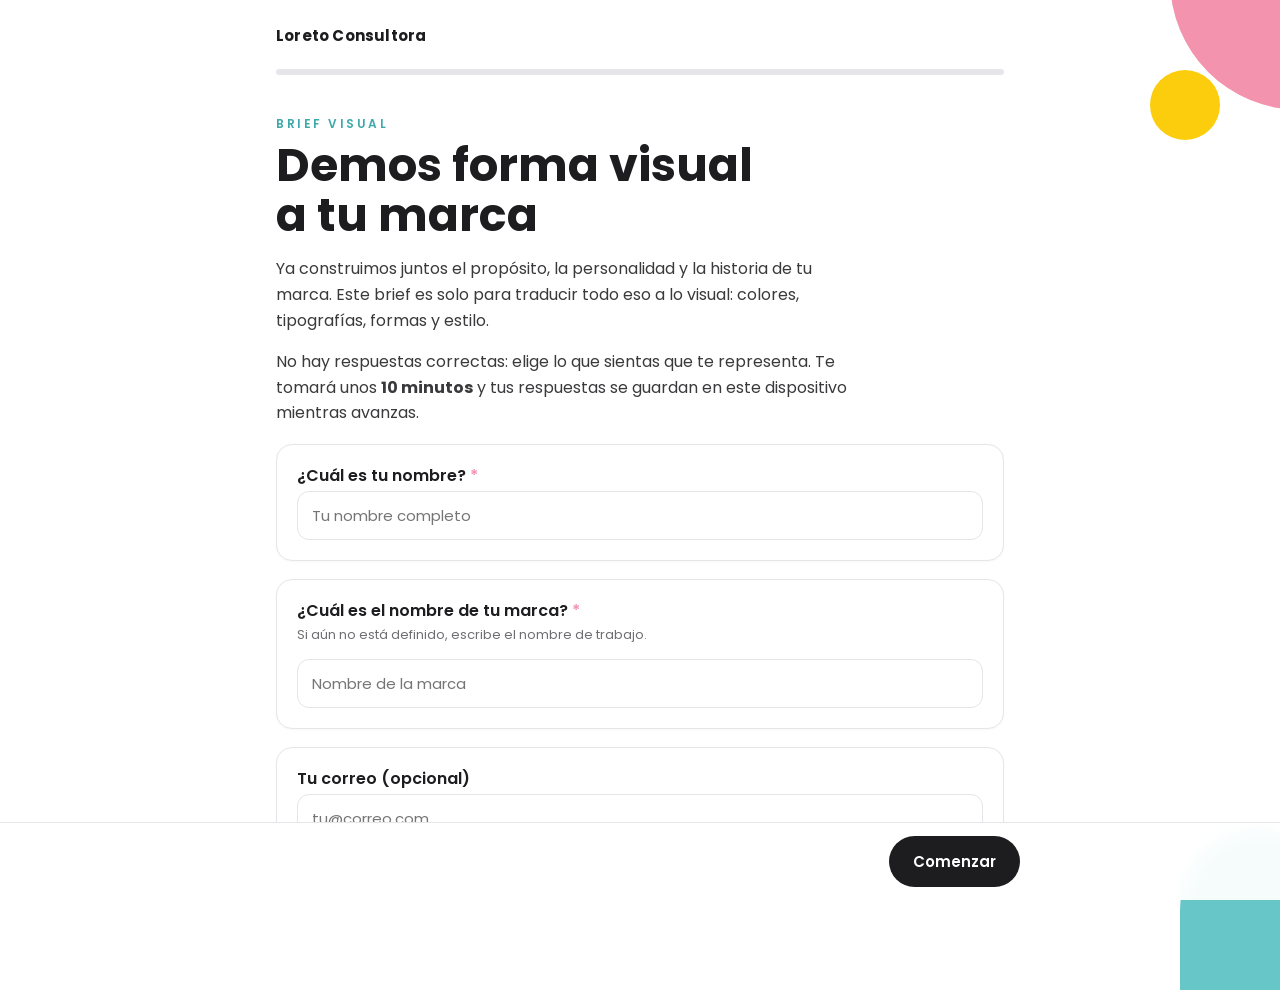
==== index.html @ 0d4ff280 "Brief visual: formulario visual de marca con resumen en PDF Co-Authored-By: Claude Opus 5.5 <noreply" ====
<!doctype html>
<html lang="es">
<head>
<meta charset="utf-8">
<meta name="viewport" content="width=device-width,initial-scale=1,viewport-fit=cover">
<title>Brief Visual · Loreto Consultora</title>
<meta name="description" content="Brief visual de Loreto Consultora: colores, tipografías y estilo para construir tu marca.">
<link rel="preconnect" href="https://fonts.googleapis.com">
<link rel="preconnect" href="https://fonts.gstatic.com" crossorigin>
<link href="https://fonts.googleapis.com/css2?family=Poppins:wght@300;400;500;600;700&family=Permanent+Marker&family=Playfair+Display:wght@500&family=Chewy&family=Great+Vibes&family=Raleway:wght@200&family=Orbitron:wght@800&family=Questrial&family=UnifrakturMaguntia&family=Caveat:wght@500&family=Alfa+Slab+One&family=Bebas+Neue&family=Bungee+Inline&family=Pacifico&display=swap" rel="stylesheet">
<style>
:root{
  --pink:#F393AE; --pink-soft:#FDE7EE; --teal:#67C6C8; --teal-dark:#3EA9AB; --teal-soft:#E1F4F4;
  --yellow:#FCCD0D; --yellow-soft:#FFF5CC; --ink:#1D1D1F; --text:#3A3A3C; --muted:#6E6E73;
  --line:#E5E5EA; --bg:#FFFFFF; --card:#FFFFFF; --radius:16px;
}
*{box-sizing:border-box}
html,body{margin:0;background:var(--bg);color:var(--text);font-family:Poppins,system-ui,sans-serif;-webkit-font-smoothing:antialiased}
body{min-height:100vh;overflow-x:hidden}
button,input,textarea{font:inherit;color:inherit}
.deco{position:fixed;border-radius:50%;z-index:0;pointer-events:none;transition:opacity .4s}
.deco.d1{width:260px;height:260px;background:var(--pink);right:-150px;top:-150px}
.deco.d2{width:70px;height:70px;background:var(--yellow);right:60px;top:70px}
.deco.d3{width:160px;height:160px;background:var(--teal);right:-60px;bottom:-90px;border-radius:50% 50% 0 0}
body:not(.intro) .deco{opacity:0}
@media (min-width:900px){body:not(.intro) .deco{opacity:1}}
.app{position:relative;z-index:1;max-width:760px;margin:0 auto;padding:24px 16px 120px}
.brand{font-weight:700;color:var(--ink);font-size:15px;letter-spacing:.2px}
.progress{margin:22px 0 6px;height:6px;background:var(--line);border-radius:6px;overflow:hidden}
.progress>i{display:block;height:100%;width:0;background:linear-gradient(90deg,var(--pink),var(--teal));transition:width .35s}
.steplabel{font-size:12px;color:var(--muted);letter-spacing:1.5px;text-transform:uppercase}
.kicker{color:var(--teal-dark);font-size:12px;letter-spacing:2.5px;text-transform:uppercase;font-weight:600;margin:40px 0 8px}
h1{font-size:clamp(30px,7vw,46px);line-height:1.08;color:var(--ink);margin:0 0 14px;font-weight:700}
h2{font-size:clamp(22px,5vw,28px);color:var(--ink);margin:28px 0 6px;font-weight:700;line-height:1.2}
.lead{font-size:16px;line-height:1.6;max-width:580px}
.q{background:var(--card);border:1px solid var(--line);border-radius:var(--radius);padding:20px;margin:18px 0;box-shadow:0 1px 2px rgba(0,0,0,.03)}
.q h3{margin:0 0 4px;font-size:16px;color:var(--ink);font-weight:600;line-height:1.35}
.q .hint{margin:0 0 14px;font-size:13px;color:var(--muted)}
.req{color:var(--pink)}
.field{width:100%;border:1.5px solid var(--line);border-radius:12px;padding:12px 14px;font-size:15px;background:#fff;outline:none;transition:border .2s}
.field:focus{border-color:var(--teal)}
textarea.field{min-height:110px;resize:vertical}
.grid{display:grid;gap:12px}
.g2{grid-template-columns:repeat(2,minmax(0,1fr))}
.g3{grid-template-columns:repeat(3,minmax(0,1fr))}
@media (max-width:560px){.g3{grid-template-columns:repeat(2,minmax(0,1fr))}}
@media (max-width:380px){.g2.pal{grid-template-columns:1fr}}
.opt{position:relative;border:1.5px solid var(--line);border-radius:14px;background:#fff;padding:12px;cursor:pointer;text-align:left;transition:border-color .15s,box-shadow .15s,transform .1s;display:flex;flex-direction:column;gap:10px;min-height:52px}
.opt:active{transform:scale(.98)}
.opt[aria-pressed="true"]{border-color:var(--pink);box-shadow:0 0 0 3px var(--pink-soft)}
.opt[aria-pressed="true"]::after{content:"✓";position:absolute;top:8px;right:10px;width:22px;height:22px;border-radius:50%;background:var(--pink);color:#fff;font-size:13px;display:grid;place-items:center;font-weight:700}
.opt.avoid[aria-pressed="true"]{border-color:var(--ink);box-shadow:0 0 0 3px #e5e5ea}
.opt.avoid[aria-pressed="true"]::after{content:"✕";background:var(--ink)}
.opt .lbl{font-size:14px;font-weight:500;color:var(--ink)}
.opt .sub{font-size:12px;color:var(--muted);margin-top:-6px}
.sw{display:flex;height:44px;border-radius:8px;overflow:hidden}
.sw i{flex:1}
.sw.sm{height:22px}
.font-sample{font-size:30px;line-height:1.1;color:var(--ink);min-height:56px;display:flex;align-items:center;justify-content:center;text-align:center;padding:6px 2px;overflow:hidden;word-break:break-word}
.counter{font-size:12px;color:var(--teal-dark);font-weight:600;margin-top:10px}
.chips{display:flex;flex-wrap:wrap;gap:10px}
.chip{border:1.5px solid var(--line);background:#fff;border-radius:999px;padding:10px 16px;font-size:14px;cursor:pointer;transition:all .15s}
.chip[aria-pressed="true"]{background:var(--ink);border-color:var(--ink);color:#fff}
.scale{margin:14px 0 20px}
.scale .ends{display:flex;justify-content:space-between;font-size:13px;font-weight:500;color:var(--ink);margin-bottom:8px;gap:12px}
.scale .dots{display:grid;grid-template-columns:repeat(5,1fr);gap:8px}
.scale .dot{height:42px;border-radius:12px;border:1.5px solid var(--line);background:#fff;cursor:pointer;font-weight:600;color:var(--muted);transition:all .15s}
.scale .dot[aria-pressed="true"]{background:var(--teal);border-color:var(--teal);color:#fff}
.shape{height:56px;display:flex;align-items:center;justify-content:center}
.shape svg{width:100%;max-width:120px;height:56px}
.nav{position:fixed;left:0;right:0;bottom:0;z-index:5;background:rgba(255,255,255,.94);backdrop-filter:blur(8px);border-top:1px solid var(--line);padding:12px 16px calc(12px + env(safe-area-inset-bottom))}
.nav .in{max-width:760px;margin:0 auto;display:flex;gap:12px;justify-content:space-between;align-items:center}
.btn{border:0;border-radius:999px;padding:14px 24px;font-weight:600;font-size:15px;cursor:pointer;transition:opacity .2s,transform .1s}
.btn:active{transform:scale(.97)}
.btn.primary{background:var(--ink);color:#fff}
.btn.ghost{background:transparent;color:var(--ink);border:1.5px solid var(--line)}
.btn.accent{background:var(--pink);color:#fff}
.btn[disabled]{opacity:.35;pointer-events:none}
.err{color:#C2185B;font-size:13px;margin-top:8px;display:none}
.err.show{display:block}
.step{display:none;animation:fade .3s ease}
.step.active{display:block}
@keyframes fade{from{opacity:0;transform:translateY(6px)}to{opacity:1;transform:none}}
.saved{font-size:12px;color:var(--muted)}
/* summary */
.sum-sec{border-top:1px solid var(--line);padding:16px 0}
.sum-sec h4{margin:0 0 8px;font-size:12px;letter-spacing:1.8px;text-transform:uppercase;color:var(--teal-dark)}
.sum-row{display:flex;gap:10px;flex-wrap:wrap;align-items:center;margin:6px 0;font-size:14px}
.sum-k{color:var(--muted);min-width:220px}
@media (max-width:560px){.sum-k{min-width:100%}}
.sum-v{color:var(--ink);font-weight:500;flex:1}
.tag{display:inline-block;background:var(--teal-soft);color:#1f6f71;border-radius:999px;padding:4px 10px;font-size:12px;margin:2px 4px 2px 0}
.tag.no{background:#f2f2f4;color:var(--ink);text-decoration:line-through}
.sum-pal{display:inline-flex;flex-direction:column;gap:4px;margin:4px 10px 8px 0;width:120px}
.sum-pal span{font-size:12px;color:var(--ink)}
.sum-font{display:inline-block;margin:4px 14px 4px 0;font-size:24px;color:var(--ink)}
.done-box{background:var(--yellow-soft);border-radius:var(--radius);padding:18px;margin:20px 0}
.print-only{display:none}
@media print{
  @page{size:letter;margin:14mm}
  *{-webkit-print-color-adjust:exact;print-color-adjust:exact}
  .deco,.nav,.progress,.steplabel,.no-print,.step:not(#step-summary){display:none!important}
  #step-summary{display:block!important;animation:none}
  .app{padding:0;max-width:none}
  .print-only{display:block}
  .sum-sec{break-inside:avoid}
  h1{font-size:28px}
}
</style>
</head>
<body>
<div class="deco d1"></div><div class="deco d2"></div><div class="deco d3"></div>
<main class="app">
  <div class="brand">Loreto Consultora</div>
  <div class="progress no-print"><i id="bar"></i></div>
  <div class="steplabel" id="steplabel"></div>
  <form id="form" autocomplete="on" onsubmit="return false"></form>
</main>
<nav class="nav no-print">
  <div class="in">
    <button class="btn ghost" id="prev" type="button">Atrás</button>
    <span class="saved" id="saved"></span>
    <button class="btn primary" id="next" type="button">Comenzar</button>
  </div>
</nav>

<script>
/* ---------- Data ---------- */
const PALETTES = [
  ["Rojos",["#FF190C","#400604","#E5150B","#BF1309","#7F0C07"]],
  ["Naranjas",["#FF8621","#E86A20","#FF672E","#E74320","#FE3523"]],
  ["Fucsias",["#FF00B3","#CB008F","#E6009F","#7F0059","#FF3DC5"]],
  ["Rosas",["#C7897C","#E8A091","#F5B99D","#FCE8CD","#FFDECB"]],
  ["Morados",["#4F1480","#C174FE","#A029FF","#603B80","#7E20CC"]],
  ["Azules",["#0065FF","#00AAFF","#0123FF","#0087FA","#0046FE"]],
  ["Azules rey",["#012466","#0056F3","#013BA6","#0140B2","#00328B"]],
  ["Azules marino",["#0C1F57","#021442","#1C3973","#1051A3","#164597"]],
  ["Celestes",["#2F4159","#8698A6","#E4EBF3","#F5F4F2","#C6D3E4"]],
  ["Turquesas",["#4D9E97","#2D5E5A","#6ADED5","#71EBE0","#5FC4BC"]],
  ["Verdes",["#08A607","#098C02","#025A03","#004003","#012501"]],
  ["Verdes limón",["#8FBF1D","#5F7F12","#BFFF25","#2F4009","#ACE622"]],
  ["Verdes hoja",["#BBF2C8","#69A658","#5F8C51","#3C592D","#C4F1AE"]],
  ["Amarillos",["#FFEF2F","#E8C72A","#FEC93B","#E8A12B","#FF9630"]],
  ["Dorados",["#D4B711","#7F6F00","#FEDC00","#403700","#E6C601"]],
  ["Cafés",["#050507","#9D772C","#735823","#402E1A","#703D1E"]],
  ["Cafés claros",["#C4812A","#B88043","#C78632","#D09342","#A96828"]],
  ["Neutros (blanco, gris y negro)",["#8B8C7E","#C2C3B1","#000000","#32332E","#F0F2DA"]]
];
const FONTS = [
  ["Brocha","'Permanent Marker'","BROCHA",""],
  ["Clásica","'Playfair Display'","Clásica","font-weight:500"],
  ["Divertida","Chewy","¡Divertida!",""],
  ["Elegante","'Great Vibes'","Elegante","font-size:38px"],
  ["Fina","Raleway","FINA","font-weight:200;letter-spacing:4px"],
  ["Futurista","Orbitron","FUTURISTA","font-weight:800;font-size:22px"],
  ["Geométrica","Questrial","Geométrica",""],
  ["Gótica","'UnifrakturMaguntia'","Gótica",""],
  ["Manuscrita","Caveat","Manuscrita","font-size:34px"],
  ["Masculina","'Alfa Slab One'","Masculina","font-size:26px"],
  ["Moderna","'Bebas Neue'","MODERNA","font-size:38px;letter-spacing:1px"],
  ["Retro","'Bungee Inline'","RETRO","font-size:30px"],
  ["Suave","Pacifico","Suave",""]
];
const TEMPS = ["Clara y luminosa","Vibrante y saturada","Pastel y suave","Terrosa y natural","Oscura y profunda","Neutra y sobria"];
const SCALES = [
  ["calido","Cálida","Sobria"],
  ["minimal","Minimalista","Con detalle"],
  ["moderno","Moderna","Clásica"],
  ["serio","Seria","Divertida"],
  ["emocional","Emocional","Racional"],
  ["cercano","Cercana","Institucional"],
  ["accesible","Accesible","Premium / exclusiva"]
];
const SHAPES = [
  ["Orgánicas y fluidas",'<path d="M5 40 C25 5 45 55 65 25 S100 10 115 35" fill="none" stroke="#F393AE" stroke-width="6" stroke-linecap="round"/>'],
  ["Redondeadas y amables",'<circle cx="35" cy="28" r="20" fill="#67C6C8"/><rect x="64" y="8" width="44" height="40" rx="16" fill="#FCCD0D"/>'],
  ["Geométricas y precisas",'<rect x="10" y="10" width="36" height="36" fill="#1D1D1F"/><circle cx="84" cy="28" r="19" fill="none" stroke="#1D1D1F" stroke-width="5"/>'],
  ["Angulosas y dinámicas",'<polygon points="8,48 38,8 58,48" fill="#F393AE"/><polygon points="62,8 112,20 78,50" fill="#3EA9AB"/>'],
  ["Líneas finas y trazos",'<path d="M8 44 L40 12 M30 44 L62 12 M52 44 L84 12 M74 44 L106 12" stroke="#1D1D1F" stroke-width="2" stroke-linecap="round"/>']
];
const FINISHES = ["Colores planos y sólidos","Degradados","Texturas (papel, grano, lienzo)","Trazos hechos a mano","Mucho espacio en blanco","Patrones y repeticiones"];
const IMGTYPES = ["Fotografía real","Ilustración","Íconos y gráficos simples","Mezcla de foto e ilustración"];
const LIGHTS = [["Cálida","tonos dorados, atardecer"],["Natural","luz de día, colores reales"],["Fría","tonos azulados, limpia"],["Contrastada","sombras marcadas, dramática"]];
const PEOPLE = ["Muchas personas, en momentos reales","Algunas personas, sin ser protagonistas","Prefiero objetos, espacios y detalles"];
const APPEAR = ["Sí, quiero ser la cara de la marca","Sí, de vez en cuando","Prefiero no aparecer","Aún no lo sé"];
const FORMATS = ["Fotografías","Video hablando a cámara","Reels o videos cortos","Transmisiones en vivo","Voz en off, sin mostrar el rostro","Ninguno por ahora"];
const LOOKS = ["Cercana y casual","Profesional y formal","En mi espacio de trabajo","Al aire libre","Acompañando a otras personas","En mi día a día"];
const MATERIAL = ["Fotos profesionales","Fotos casuales de buena calidad","Videos","Un logo o identidad actual","Nada todavía"];
const LANGS = ["Español","Inglés","Bilingüe (español e inglés)","Otro"];
const APPS = ["Foto de perfil y portadas para redes sociales","Plantillas para publicaciones","Plantillas para historias","Portadas y textos para reels o videos","Firma de correo electrónico","Presentaciones (charlas, talleres, propuestas)","Formatos para clientes o pacientes (fichas, consentimientos, recordatorios)","Página web","Tarjeta de presentación digital","Tarjeta de presentación impresa","Papelería (hojas membretadas, recibos)","Promocionales impresos"];

/* ---------- State ---------- */
const KEY = "loreto-brief-visual-v1";
const blank = {nombre:"",marca:"",correo:"",colores:[],evitar:[],temps:[],fuentes:[],escalas:{},formas:[],acabados:[],imagen:[],luz:"",personas:"",aparecer:"",formatos:[],verse:[],material:[],imagenPersonal:"",idioma:"",idiomaOtro:"",apps:[],appsOtro:"",referencias:"",comentarios:""};
let S = load();
function load(){ try{ const d=JSON.parse(localStorage.getItem(KEY)); if(d) return Object.assign(structuredClone(blank),d);}catch(e){} return structuredClone(blank); }
let saveT; function save(){ clearTimeout(saveT); saveT=setTimeout(()=>{ try{localStorage.setItem(KEY,JSON.stringify(S)); flash("Guardado");}catch(e){} },250); }
function flash(t){ const el=document.getElementById("saved"); el.textContent=t; clearTimeout(el._t); el._t=setTimeout(()=>el.textContent="",1400); }
const qp = new URLSearchParams(location.search); if(qp.get("marca") && !S.marca) S.marca = qp.get("marca");

/* ---------- Helpers ---------- */
const esc = s => String(s).replace(/[&<>"']/g,c=>({"&":"&amp;","<":"&lt;",">":"&gt;",'"':"&quot;","'":"&#39;"}[c]));
const swatch = (cols,cls="") => `<div class="sw ${cls}">${cols.map(c=>`<i style="background:${c}"></i>`).join("")}</div>`;
function q(title,hint,body,req,id){ return `<div class="q" ${id?`id="${id}"`:""}><h3>${title}${req?' <span class="req">*</span>':''}</h3>${hint?`<p class="hint">${hint}</p>`:""}${body}<div class="err"></div></div>`; }
function multi(key,items,{max=0,cols="g2",render,avoid=false}={}){
  return `<div class="grid ${cols}" data-multi="${key}" data-max="${max}">${items.map((it,i)=>{const v=Array.isArray(it)?it[0]:it;return `<button type="button" class="opt ${avoid?"avoid":""}" data-v="${esc(v)}" aria-pressed="${S[key].includes(v)}">${render?render(it,i):`<span class="lbl">${esc(v)}</span>`}</button>`}).join("")}</div>${max?`<div class="counter" data-count="${key}"></div>`:""}`;
}
function chips(key,items,single){ return `<div class="chips" data-${single?"single":"multi"}="${key}">${items.map(v=>`<button type="button" class="chip" data-v="${esc(v)}" aria-pressed="${single?S[key]===v:S[key].includes(v)}">${esc(v)}</button>`).join("")}</div>`; }
function single(key,items,{cols="g2",render}={}){
  return `<div class="grid ${cols}" data-single="${key}">${items.map(it=>{const v=Array.isArray(it)?it[0]:it;return `<button type="button" class="opt" data-v="${esc(v)}" aria-pressed="${S[key]===v}">${render?render(it):`<span class="lbl">${esc(v)}</span>`}</button>`}).join("")}</div>`;
}

/* ---------- Steps ---------- */
const STEPS = [
 {id:"intro", label:"", html:()=>`
   <div class="kicker">Brief visual</div>
   <h1>Demos forma visual<br>a tu marca</h1>
   <p class="lead">Ya construimos juntos el propósito, la personalidad y la historia de tu marca. Este brief es solo para traducir todo eso a lo visual: colores, tipografías, formas y estilo.</p>
   <p class="lead">No hay respuestas correctas: elige lo que sientas que te representa. Te tomará unos <b>10 minutos</b> y tus respuestas se guardan en este dispositivo mientras avanzas.</p>
   ${q("¿Cuál es tu nombre?","",`<input class="field" data-text="nombre" value="${esc(S.nombre)}" placeholder="Tu nombre completo" autocomplete="name">`,true,"q-nombre")}
   ${q("¿Cuál es el nombre de tu marca?","Si aún no está definido, escribe el nombre de trabajo.",`<input class="field" data-text="marca" value="${esc(S.marca)}" placeholder="Nombre de la marca" autocomplete="organization">`,true,"q-marca")}
   ${q("Tu correo (opcional)","",`<input class="field" type="email" data-text="correo" value="${esc(S.correo)}" placeholder="tu@correo.com" autocomplete="email">`)}
 `, validate:()=> req("q-nombre",S.nombre.trim(),"Escribe tu nombre para continuar.") && req("q-marca",S.marca.trim(),"Escribe el nombre de tu marca.")},

 {id:"color", label:"Color", html:()=>`
   <h2>Color</h2><p class="lead">El color es lo primero que la gente recuerda de una marca.</p>
   ${q("Elige hasta 5 gamas de color que te gustaría que tu marca incluyera","Toca para seleccionar.",multi("colores",PALETTES,{max:5,cols:"g2 pal",render:p=>`${swatch(p[1])}<span class="lbl">${esc(p[0])}</span>`}),true,"q-colores")}
   ${q("¿Hay gamas de color que NO quieras en tu marca?","Opcional. Las que marques se descartarán.",multi("evitar",PALETTES,{cols:"g3",avoid:true,render:p=>`${swatch(p[1],"sm")}<span class="lbl" style="font-size:12px">${esc(p[0])}</span>`}))}
   ${q("¿Cómo te imaginas la paleta en general?","Elige hasta 2.",multi("temps",TEMPS,{max:2}))}
 `, validate:()=> req("q-colores",S.colores.length,"Elige al menos una gama de color.")},

 {id:"tipo", label:"Tipografía", html:()=>`
   <h2>Tipografía</h2><p class="lead">La forma de las letras también comunica personalidad.</p>
   ${q("Selecciona hasta 3 estilos de letra que consideres ideales para tu marca","",multi("fuentes",FONTS,{max:3,render:f=>`<div class="font-sample" style="font-family:${f[1]};${f[3]}">${esc(f[2])}</div><span class="sub">${esc(f[0])}</span>`}),true,"q-fuentes")}
 `, validate:()=> req("q-fuentes",S.fuentes.length,"Elige al menos un estilo de letra.")},

 {id:"estilo", label:"Estilo", html:()=>`
   <h2>Estilo</h2><p class="lead">¿Hacia dónde se inclina tu marca? El 3 es un punto medio.</p>
   ${q("Ubica tu marca en cada escala","",SCALES.map(s=>`<div class="scale" data-scale="${s[0]}"><div class="ends"><span>${s[1]}</span><span style="text-align:right">${s[2]}</span></div><div class="dots">${[1,2,3,4,5].map(n=>`<button type="button" class="dot" data-n="${n}" aria-pressed="${S.escalas[s[0]]==n}" aria-label="${s[1]} a ${s[2]}: ${n}">${n}</button>`).join("")}</div></div>`).join(""),true,"q-escalas")}
 `, validate:()=> req("q-escalas",SCALES.every(s=>S.escalas[s[0]]),"Responde todas las escalas para continuar.")},

 {id:"formas", label:"Formas y texturas", html:()=>`
   <h2>Formas y texturas</h2>
   ${q("¿Qué tipo de formas sientes más afines a tu marca?","Elige hasta 2.",multi("formas",SHAPES,{max:2,render:s=>`<div class="shape"><svg viewBox="0 0 120 56">${s[1]}</svg></div><span class="lbl">${esc(s[0])}</span>`}))}
   ${q("¿Qué acabados te gustan?","Elige los que quieras.",chips("acabados",FINISHES))}
 `},

 {id:"imagen", label:"Imágenes", html:()=>`
   <h2>Imágenes</h2><p class="lead">Esto nos ayuda a preparar las propuestas de moodboard.</p>
   ${q("¿Qué tipo de imágenes prefieres para tu marca?","Elige las que quieras.",multi("imagen",IMGTYPES))}
   ${q("¿Qué tipo de luz y ambiente te gusta en las imágenes?","",single("luz",LIGHTS,{render:l=>`<span class="lbl">${l[0]}</span><span class="sub">${l[1]}</span>`}))}
   ${q("¿Qué tanto deben aparecer personas en las imágenes?","",chips("personas",PEOPLE,true))}
 `},

 {id:"presencia", label:"Presencia personal", html:()=>`
   <h2>Presencia personal</h2><p class="lead">Si tú eres la cara de la marca, cuéntanos cómo te sientes cómodo apareciendo.</p>
   ${q("¿Te gustaría aparecer en la comunicación visual de tu marca?","",chips("aparecer",APPEAR,true))}
   ${q("¿En qué formatos te sentirías cómodo apareciendo?","Elige los que quieras.",chips("formatos",FORMATS))}
   ${q("¿Cómo te gustaría verte?","Elige los que quieras.",chips("verse",LOOKS))}
   ${q("¿Ya cuentas con material visual?","",chips("material",MATERIAL))}
   ${q("¿Hay algo de tu imagen personal que te gustaría que se reflejara?","Por ejemplo: tu forma de vestir, colores que usas mucho, un accesorio, un lugar.",`<textarea class="field" data-text="imagenPersonal" placeholder="Escribe aquí...">${esc(S.imagenPersonal)}</textarea>`)}
 `},

 {id:"uso", label:"Idioma y aplicaciones", html:()=>`
   <h2>Idioma y aplicaciones</h2>
   ${q("¿En qué idioma se comunicará tu marca?","",chips("idioma",LANGS,true)+`<input class="field" style="margin-top:12px;display:${S.idioma==="Otro"?"block":"none"}" id="idiomaOtro" data-text="idiomaOtro" value="${esc(S.idiomaOtro)}" placeholder="¿Cuál?">`)}
   ${q("¿Qué aplicaciones de marca necesitas?","Elige todas las que apliquen.",chips("apps",APPS)+`<input class="field" style="margin-top:12px" data-text="appsOtro" value="${esc(S.appsOtro)}" placeholder="Otras (opcional)">`)}
 `},

 {id:"cierre", label:"Para terminar", html:()=>`
   <h2>Para terminar</h2>
   ${q("¿Has visto algo visual que sientas que “eres tú”?","Una marca, un lugar, una portada, una cuenta de Instagram, una película... Puedes pegar links.",`<textarea class="field" data-text="referencias" placeholder="Escribe o pega aquí tus referencias...">${esc(S.referencias)}</textarea>`)}
   ${q("¿Algo más que quieras contarnos?","Opcional.",`<textarea class="field" data-text="comentarios" placeholder="Escribe aquí...">${esc(S.comentarios)}</textarea>`)}
 `},

 {id:"summary", label:"Resumen", html:()=>summaryHTML()}
];

function req(id,ok,msg){ const box=document.getElementById(id); const e=box&&box.querySelector(".err"); if(!ok){ if(e){e.textContent=msg;e.classList.add("show");} box&&box.scrollIntoView({behavior:"smooth",block:"center"}); return false;} if(e)e.classList.remove("show"); return true; }

/* ---------- Summary ---------- */
function list(arr,cls=""){ return arr.length?arr.map(v=>`<span class="tag ${cls}">${esc(v)}</span>`).join(""):'<span class="sum-v" style="color:#a1a1a6">—</span>'; }
function row(k,v){ return `<div class="sum-row"><span class="sum-k">${k}</span><span class="sum-v">${v}</span></div>`; }
function summaryHTML(){
  const pal = n => PALETTES.find(p=>p[0]===n);
  const fnt = n => FONTS.find(f=>f[0]===n);
  const fecha = new Date().toLocaleDateString("es-MX",{day:"numeric",month:"long",year:"numeric"});
  return `
  <div class="kicker">Brief visual · Resumen</div>
  <h1>${esc(S.marca||"Tu marca")}</h1>
  <p class="lead" style="margin-top:-4px">${esc(S.nombre)}${S.correo?" · "+esc(S.correo):""} · ${fecha}</p>
  <div class="done-box no-print"><b>¡Gracias! Ya casi terminamos.</b><br>Descarga tus respuestas en PDF y envíaselas a Loreto Consultora. En tu celular, elige <b>“Guardar como PDF”</b> en la ventana que se abrirá.</div>
  <div class="sum-sec"><h4>Color</h4>
    <div>${S.colores.map(n=>`<div class="sum-pal">${swatch(pal(n)[1],"sm")}<span>${esc(n)}</span></div>`).join("")||"—"}</div>
    ${row("Evitar",list(S.evitar,"no"))}${row("Paleta en general",list(S.temps))}
  </div>
  <div class="sum-sec"><h4>Tipografía</h4>
    <div>${S.fuentes.map(n=>{const f=fnt(n);return `<span class="sum-font" style="font-family:${f[1]};${f[3]}">${esc(f[2])}</span>`}).join("")||"—"}</div>
    ${row("Estilos",list(S.fuentes))}
  </div>
  <div class="sum-sec"><h4>Estilo (1 a 5)</h4>
    ${SCALES.map(s=>row(`${s[1]} ↔ ${s[2]}`, S.escalas[s[0]]?`<b>${S.escalas[s[0]]}</b> <span style="color:#a1a1a6">/ 5</span>`:"—")).join("")}
  </div>
  <div class="sum-sec"><h4>Formas y texturas</h4>${row("Formas",list(S.formas))}${row("Acabados",list(S.acabados))}</div>
  <div class="sum-sec"><h4>Imágenes</h4>${row("Tipo",list(S.imagen))}${row("Luz y ambiente",S.luz?esc(S.luz):"—")}${row("Personas",S.personas?esc(S.personas):"—")}</div>
  <div class="sum-sec"><h4>Presencia personal</h4>${row("¿Aparecer?",S.aparecer?esc(S.aparecer):"—")}${row("Formatos",list(S.formatos))}${row("Cómo verse",list(S.verse))}${row("Material actual",list(S.material))}${row("Imagen personal",S.imagenPersonal?esc(S.imagenPersonal):"—")}</div>
  <div class="sum-sec"><h4>Idioma y aplicaciones</h4>${row("Idioma",S.idioma?esc(S.idioma==="Otro"?("Otro: "+S.idiomaOtro):S.idioma):"—")}${row("Aplicaciones",list(S.apps))}${S.appsOtro?row("Otras",esc(S.appsOtro)):""}</div>
  <div class="sum-sec"><h4>Referencias y comentarios</h4>${row("Referencias",S.referencias?esc(S.referencias).replace(/\n/g,"<br>"):"—")}${row("Comentarios",S.comentarios?esc(S.comentarios).replace(/\n/g,"<br>"):"—")}</div>
  <p class="print-only" style="font-size:11px;color:#6E6E73;margin-top:18px">Brief visual · Loreto Consultora</p>
  <div class="no-print" style="display:flex;gap:12px;flex-wrap:wrap;margin-top:18px">
    <button type="button" class="btn accent" id="pdf">Descargar mis respuestas (PDF)</button>
    <button type="button" class="btn ghost" id="edit">Editar respuestas</button>
  </div>`;
}

/* ---------- Render / events ---------- */
let cur = 0;
const form = document.getElementById("form");
function render(){
  form.innerHTML = STEPS.map((s,i)=>`<section class="step ${i===cur?"active":""}" id="step-${s.id}">${i===cur?s.html():""}</section>`).join("");
  const total = STEPS.length-1;
  document.body.classList.toggle("intro", cur===0);
  document.getElementById("bar").style.width = (cur/total*100)+"%";
  document.getElementById("steplabel").textContent = cur>0 && cur<total ? `Paso ${cur} de ${total-1} · ${STEPS[cur].label}` : "";
  document.getElementById("prev").style.visibility = cur>0 ? "visible":"hidden";
  const next=document.getElementById("next");
  next.style.display = cur===total ? "none":"";
  next.textContent = cur===0 ? "Comenzar" : cur===total-1 ? "Ver resumen" : "Siguiente";
  updateCounters();
  if(cur===total){
    document.getElementById("pdf").onclick=()=>{ document.title=`Brief visual - ${S.marca||"marca"} - ${S.nombre}`; window.print(); };
    document.getElementById("edit").onclick=()=>{ cur=1; render(); window.scrollTo(0,0); };
  }
}
function updateCounters(){
  form.querySelectorAll("[data-count]").forEach(el=>{ const k=el.dataset.count; const max=+form.querySelector(`[data-multi="${k}"]`).dataset.max; el.textContent=`${S[k].length} de ${max} seleccionadas`; });
}
form.addEventListener("click",e=>{
  const b=e.target.closest("button"); if(!b) return;
  const m=b.closest("[data-multi]"), s=b.closest("[data-single]"), sc=b.closest("[data-scale]");
  if(sc){ S.escalas[sc.dataset.scale]=+b.dataset.n; sc.querySelectorAll(".dot").forEach(d=>d.setAttribute("aria-pressed",d===b)); save(); return; }
  if(m){ const k=m.dataset.multi, max=+m.dataset.max, v=b.dataset.v, arr=S[k], i=arr.indexOf(v);
    if(i>-1) arr.splice(i,1); else { if(max && arr.length>=max){ flash(`Máximo ${max}`); return; } arr.push(v); }
    b.setAttribute("aria-pressed",i===-1); updateCounters(); save(); return; }
  if(s){ const k=s.dataset.single, v=b.dataset.v; S[k]= S[k]===v ? "" : v;
    s.querySelectorAll("button").forEach(x=>x.setAttribute("aria-pressed",S[k]===x.dataset.v));
    if(k==="idioma"){ const o=document.getElementById("idiomaOtro"); if(o) o.style.display=S.idioma==="Otro"?"block":"none"; }
    save(); }
});
form.addEventListener("input",e=>{ const k=e.target.dataset.text; if(k){ S[k]=e.target.value; save(); } });
document.getElementById("next").onclick=()=>{ const st=STEPS[cur]; if(st.validate && !st.validate()) return; cur++; render(); window.scrollTo({top:0,behavior:"smooth"}); };
document.getElementById("prev").onclick=()=>{ if(cur>0){ cur--; render(); window.scrollTo({top:0}); } };
render();
</script>
</body>
</html>
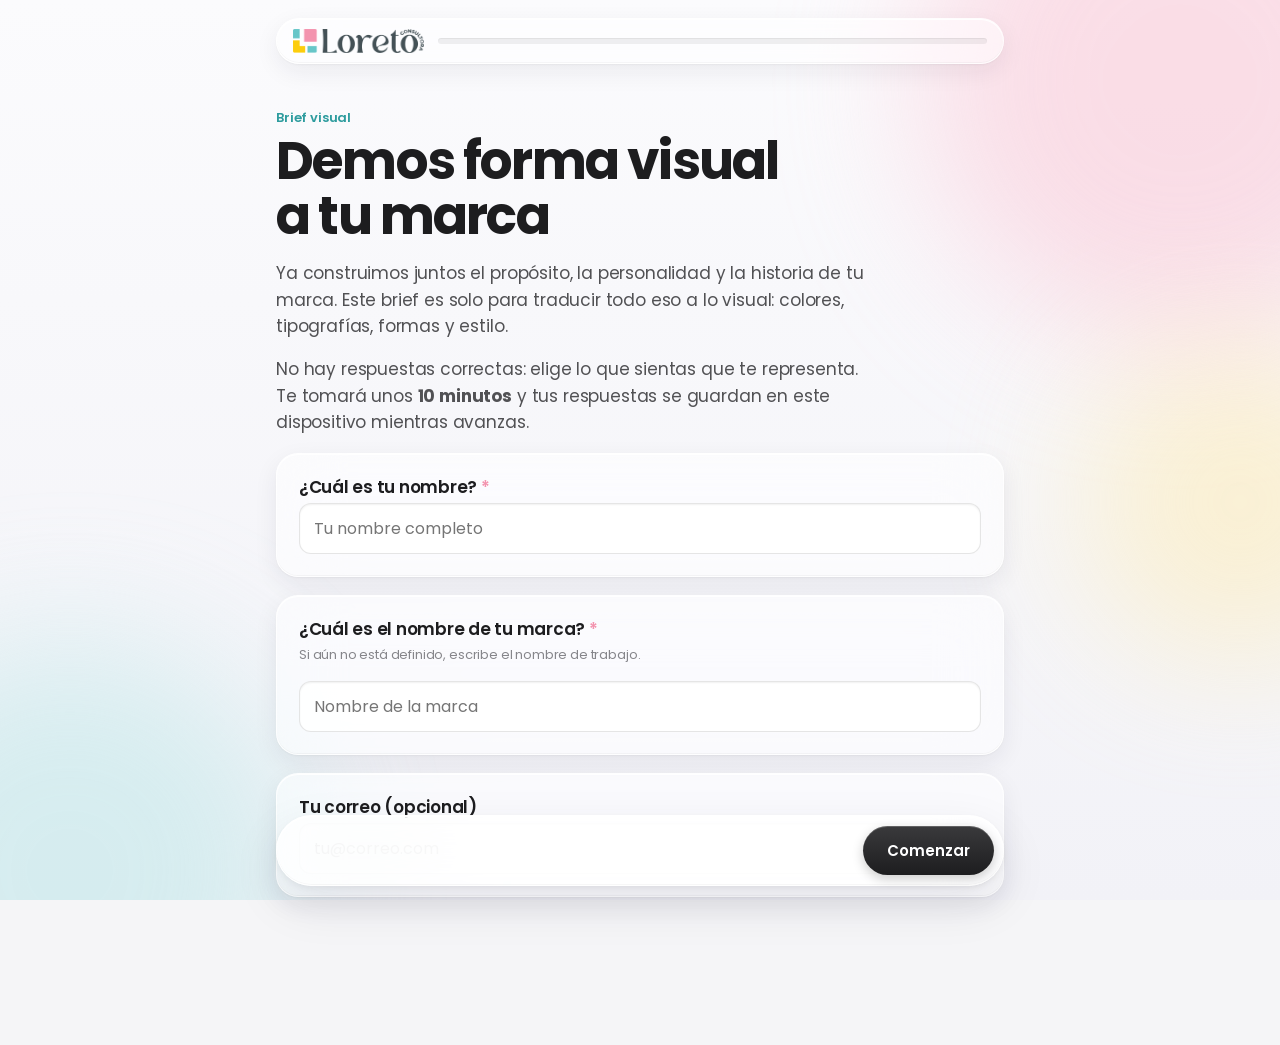
==== commit 7bdcebd1: "Estilo macOS (vidrio, biselados, sombras) y logo de Loreto Co-Authored-By: Claude Opus 5.5 <noreply@" ====
--- a/index.html
+++ b/index.html
@@ -5,114 +5,143 @@
 <meta name="viewport" content="width=device-width,initial-scale=1,viewport-fit=cover">
 <title>Brief Visual · Loreto Consultora</title>
 <meta name="description" content="Brief visual de Loreto Consultora: colores, tipografías y estilo para construir tu marca.">
+<link rel="icon" href="assets/logo-loreto-color.png">
 <link rel="preconnect" href="https://fonts.googleapis.com">
 <link rel="preconnect" href="https://fonts.gstatic.com" crossorigin>
 <link href="https://fonts.googleapis.com/css2?family=Poppins:wght@300;400;500;600;700&family=Permanent+Marker&family=Playfair+Display:wght@500&family=Chewy&family=Great+Vibes&family=Raleway:wght@200&family=Orbitron:wght@800&family=Questrial&family=UnifrakturMaguntia&family=Caveat:wght@500&family=Alfa+Slab+One&family=Bebas+Neue&family=Bungee+Inline&family=Pacifico&display=swap" rel="stylesheet">
 <style>
 :root{
-  --pink:#F393AE; --pink-soft:#FDE7EE; --teal:#67C6C8; --teal-dark:#3EA9AB; --teal-soft:#E1F4F4;
-  --yellow:#FCCD0D; --yellow-soft:#FFF5CC; --ink:#1D1D1F; --text:#3A3A3C; --muted:#6E6E73;
-  --line:#E5E5EA; --bg:#FFFFFF; --card:#FFFFFF; --radius:16px;
+  --pink:#F393AE; --pink-soft:#FDE7EE; --teal:#67C6C8; --teal-dark:#2E9C9E; --teal-soft:#E1F4F4;
+  --yellow:#FCCD0D; --yellow-soft:#FFF5CC; --ink:#1D1D1F; --text:#3A3A3C; --muted:#86868B;
+  --line:rgba(0,0,0,.08); --glass:rgba(255,255,255,.58); --glass-strong:rgba(255,255,255,.78);
+  --hi:inset 0 1px 0 rgba(255,255,255,.95), inset 0 -1px 0 rgba(0,0,0,.03);
+  --shadow:0 1px 2px rgba(0,0,0,.04), 0 8px 24px rgba(30,30,60,.07);
+  --shadow-lg:0 2px 6px rgba(0,0,0,.05), 0 18px 48px rgba(30,30,60,.10);
+  --radius:22px; --sys:-apple-system,BlinkMacSystemFont,"SF Pro Text","SF Pro Display","Helvetica Neue",Poppins,system-ui,sans-serif;
 }
 *{box-sizing:border-box}
-html,body{margin:0;background:var(--bg);color:var(--text);font-family:Poppins,system-ui,sans-serif;-webkit-font-smoothing:antialiased}
-body{min-height:100vh;overflow-x:hidden}
+html,body{margin:0;color:var(--text);font-family:var(--sys);-webkit-font-smoothing:antialiased;letter-spacing:-.01em}
+body{min-height:100vh;overflow-x:hidden;background:#F5F5F7}
 button,input,textarea{font:inherit;color:inherit}
-.deco{position:fixed;border-radius:50%;z-index:0;pointer-events:none;transition:opacity .4s}
-.deco.d1{width:260px;height:260px;background:var(--pink);right:-150px;top:-150px}
-.deco.d2{width:70px;height:70px;background:var(--yellow);right:60px;top:70px}
-.deco.d3{width:160px;height:160px;background:var(--teal);right:-60px;bottom:-90px;border-radius:50% 50% 0 0}
-body:not(.intro) .deco{opacity:0}
-@media (min-width:900px){body:not(.intro) .deco{opacity:1}}
-.app{position:relative;z-index:1;max-width:760px;margin:0 auto;padding:24px 16px 120px}
-.brand{font-weight:700;color:var(--ink);font-size:15px;letter-spacing:.2px}
-.progress{margin:22px 0 6px;height:6px;background:var(--line);border-radius:6px;overflow:hidden}
-.progress>i{display:block;height:100%;width:0;background:linear-gradient(90deg,var(--pink),var(--teal));transition:width .35s}
-.steplabel{font-size:12px;color:var(--muted);letter-spacing:1.5px;text-transform:uppercase}
-.kicker{color:var(--teal-dark);font-size:12px;letter-spacing:2.5px;text-transform:uppercase;font-weight:600;margin:40px 0 8px}
-h1{font-size:clamp(30px,7vw,46px);line-height:1.08;color:var(--ink);margin:0 0 14px;font-weight:700}
-h2{font-size:clamp(22px,5vw,28px);color:var(--ink);margin:28px 0 6px;font-weight:700;line-height:1.2}
-.lead{font-size:16px;line-height:1.6;max-width:580px}
-.q{background:var(--card);border:1px solid var(--line);border-radius:var(--radius);padding:20px;margin:18px 0;box-shadow:0 1px 2px rgba(0,0,0,.03)}
-.q h3{margin:0 0 4px;font-size:16px;color:var(--ink);font-weight:600;line-height:1.35}
-.q .hint{margin:0 0 14px;font-size:13px;color:var(--muted)}
+/* soft wallpaper so the glass has something to refract */
+.wall{position:fixed;inset:0;z-index:0;pointer-events:none;overflow:hidden;background:linear-gradient(180deg,#FBFBFD 0%,#F2F2F7 100%)}
+.wall i{position:absolute;border-radius:50%;filter:blur(70px);opacity:.55}
+.wall .b1{width:520px;height:520px;background:#FAC6D5;top:-180px;right:-160px}
+.wall .b2{width:460px;height:460px;background:#BFE8E9;bottom:-200px;left:-160px}
+.wall .b3{width:320px;height:320px;background:#FFE9A6;top:38%;right:-120px;opacity:.45}
+.app{position:relative;z-index:1;max-width:760px;margin:0 auto;padding:18px 16px 130px}
+/* top toolbar */
+.top{position:sticky;top:10px;z-index:4;display:flex;align-items:center;gap:14px;padding:10px 16px;border-radius:999px;
+  background:var(--glass);backdrop-filter:blur(28px) saturate(180%);-webkit-backdrop-filter:blur(28px) saturate(180%);
+  border:1px solid rgba(255,255,255,.7);box-shadow:var(--hi),var(--shadow)}
+.brand-logo{height:24px;width:auto;display:block;flex:none}
+.progress{flex:1;height:6px;background:rgba(0,0,0,.06);border-radius:6px;overflow:hidden;box-shadow:inset 0 1px 1px rgba(0,0,0,.06)}
+.progress>i{display:block;height:100%;width:0;border-radius:6px;background:linear-gradient(90deg,var(--pink),var(--teal));transition:width .45s cubic-bezier(.2,.8,.2,1)}
+.steplabel{font-size:12px;color:var(--muted);margin:16px 6px 0;font-weight:500}
+.kicker{color:var(--teal-dark);font-size:13px;font-weight:600;margin:44px 0 6px}
+h1{font-family:var(--sys);font-size:clamp(34px,8vw,52px);line-height:1.05;color:var(--ink);margin:0 0 16px;font-weight:700;letter-spacing:-.035em}
+h2{font-size:clamp(26px,6vw,34px);color:var(--ink);margin:26px 0 4px;font-weight:700;letter-spacing:-.03em;line-height:1.15}
+.lead{font-size:17px;line-height:1.55;max-width:600px;color:#515154}
+/* glass cards */
+.q{background:var(--glass);backdrop-filter:blur(30px) saturate(170%);-webkit-backdrop-filter:blur(30px) saturate(170%);
+  border:1px solid rgba(255,255,255,.75);border-radius:var(--radius);padding:22px;margin:18px 0;box-shadow:var(--hi),var(--shadow)}
+.q h3{margin:0 0 4px;font-size:17px;color:var(--ink);font-weight:600;line-height:1.35;letter-spacing:-.015em}
+.q .hint{margin:0 0 16px;font-size:13px;color:var(--muted)}
 .req{color:var(--pink)}
-.field{width:100%;border:1.5px solid var(--line);border-radius:12px;padding:12px 14px;font-size:15px;background:#fff;outline:none;transition:border .2s}
-.field:focus{border-color:var(--teal)}
+.field{width:100%;border:1px solid rgba(0,0,0,.1);border-radius:12px;padding:12px 14px;font-size:16px;background:rgba(255,255,255,.85);outline:none;
+  box-shadow:inset 0 1px 2px rgba(0,0,0,.06);transition:box-shadow .2s,border-color .2s}
+.field:focus{border-color:var(--teal);box-shadow:inset 0 1px 2px rgba(0,0,0,.04),0 0 0 4px rgba(103,198,200,.28)}
 textarea.field{min-height:110px;resize:vertical}
 .grid{display:grid;gap:12px}
 .g2{grid-template-columns:repeat(2,minmax(0,1fr))}
 .g3{grid-template-columns:repeat(3,minmax(0,1fr))}
 @media (max-width:560px){.g3{grid-template-columns:repeat(2,minmax(0,1fr))}}
 @media (max-width:380px){.g2.pal{grid-template-columns:1fr}}
-.opt{position:relative;border:1.5px solid var(--line);border-radius:14px;background:#fff;padding:12px;cursor:pointer;text-align:left;transition:border-color .15s,box-shadow .15s,transform .1s;display:flex;flex-direction:column;gap:10px;min-height:52px}
+/* bevelled tiles */
+.opt{position:relative;border:1px solid rgba(0,0,0,.06);border-radius:16px;padding:12px;cursor:pointer;text-align:left;display:flex;flex-direction:column;gap:10px;min-height:52px;
+  background:linear-gradient(180deg,rgba(255,255,255,.98),rgba(248,248,250,.92));box-shadow:inset 0 1px 0 #fff,0 1px 2px rgba(0,0,0,.05),0 3px 10px rgba(0,0,0,.04);
+  transition:transform .15s cubic-bezier(.2,.8,.2,1),box-shadow .2s,border-color .2s}
+@media (hover:hover){.opt:hover{transform:translateY(-1px);box-shadow:inset 0 1px 0 #fff,0 2px 4px rgba(0,0,0,.05),0 10px 22px rgba(0,0,0,.07)}}
 .opt:active{transform:scale(.98)}
-.opt[aria-pressed="true"]{border-color:var(--pink);box-shadow:0 0 0 3px var(--pink-soft)}
-.opt[aria-pressed="true"]::after{content:"✓";position:absolute;top:8px;right:10px;width:22px;height:22px;border-radius:50%;background:var(--pink);color:#fff;font-size:13px;display:grid;place-items:center;font-weight:700}
-.opt.avoid[aria-pressed="true"]{border-color:var(--ink);box-shadow:0 0 0 3px #e5e5ea}
-.opt.avoid[aria-pressed="true"]::after{content:"✕";background:var(--ink)}
-.opt .lbl{font-size:14px;font-weight:500;color:var(--ink)}
+.opt[aria-pressed="true"]{border-color:rgba(243,147,174,.9);box-shadow:inset 0 1px 0 #fff,0 0 0 3.5px rgba(243,147,174,.35),0 6px 18px rgba(243,147,174,.18)}
+.opt::after{content:"";position:absolute;bottom:11px;right:10px;width:20px;height:20px;border-radius:50%;border:1px solid rgba(0,0,0,.12);background:linear-gradient(180deg,#fff,#f1f1f4);box-shadow:inset 0 1px 1px rgba(0,0,0,.06)}
+.opt[aria-pressed="true"]::after{content:"✓";border:0;background:linear-gradient(180deg,#F7A9BF,#EC7C9C);color:#fff;font-size:12px;font-weight:700;display:grid;place-items:center;box-shadow:0 1px 3px rgba(236,124,156,.5),inset 0 1px 0 rgba(255,255,255,.45)}
+.opt.avoid[aria-pressed="true"]{border-color:rgba(29,29,31,.5);box-shadow:inset 0 1px 0 #fff,0 0 0 3.5px rgba(0,0,0,.08)}
+.opt.avoid[aria-pressed="true"]::after{content:"✕";background:linear-gradient(180deg,#48484A,#1D1D1F)}
+.opt .lbl{font-size:14px;font-weight:500;color:var(--ink);padding-right:22px}
 .opt .sub{font-size:12px;color:var(--muted);margin-top:-6px}
-.sw{display:flex;height:44px;border-radius:8px;overflow:hidden}
+.sw{display:flex;height:46px;border-radius:10px;overflow:hidden;box-shadow:inset 0 0 0 1px rgba(0,0,0,.06),0 1px 2px rgba(0,0,0,.06)}
 .sw i{flex:1}
-.sw.sm{height:22px}
-.font-sample{font-size:30px;line-height:1.1;color:var(--ink);min-height:56px;display:flex;align-items:center;justify-content:center;text-align:center;padding:6px 2px;overflow:hidden;word-break:break-word}
-.counter{font-size:12px;color:var(--teal-dark);font-weight:600;margin-top:10px}
-.chips{display:flex;flex-wrap:wrap;gap:10px}
-.chip{border:1.5px solid var(--line);background:#fff;border-radius:999px;padding:10px 16px;font-size:14px;cursor:pointer;transition:all .15s}
-.chip[aria-pressed="true"]{background:var(--ink);border-color:var(--ink);color:#fff}
-.scale{margin:14px 0 20px}
+.sw.sm{height:22px;border-radius:7px}
+.font-sample{font-size:30px;line-height:1.1;color:var(--ink);min-height:58px;display:flex;align-items:center;justify-content:center;text-align:center;padding:6px 2px;overflow:hidden;white-space:nowrap}
+.font-sample span{display:inline-block;white-space:nowrap}
+.counter{font-size:12px;color:var(--teal-dark);font-weight:600;margin-top:12px}
+/* chips as macOS bezel buttons */
+.chips{display:flex;flex-wrap:wrap;gap:9px}
+.chip{border:1px solid rgba(0,0,0,.08);border-radius:999px;padding:9px 15px;font-size:14px;cursor:pointer;color:var(--ink);
+  background:linear-gradient(180deg,#fff,#f4f4f6);box-shadow:inset 0 1px 0 #fff,0 1px 2px rgba(0,0,0,.06);transition:all .18s}
+.chip:active{transform:scale(.97)}
+.chip[aria-pressed="true"]{color:#fff;border-color:transparent;background:linear-gradient(180deg,#5FC9CB,#3EA9AB);box-shadow:inset 0 1px 0 rgba(255,255,255,.35),0 2px 8px rgba(62,169,171,.35)}
+/* segmented scale */
+.scale{margin:14px 0 22px}
 .scale .ends{display:flex;justify-content:space-between;font-size:13px;font-weight:500;color:var(--ink);margin-bottom:8px;gap:12px}
-.scale .dots{display:grid;grid-template-columns:repeat(5,1fr);gap:8px}
-.scale .dot{height:42px;border-radius:12px;border:1.5px solid var(--line);background:#fff;cursor:pointer;font-weight:600;color:var(--muted);transition:all .15s}
-.scale .dot[aria-pressed="true"]{background:var(--teal);border-color:var(--teal);color:#fff}
+.scale .dots{display:grid;grid-template-columns:repeat(5,1fr);gap:3px;padding:3px;border-radius:12px;background:rgba(118,118,128,.12);box-shadow:inset 0 1px 2px rgba(0,0,0,.06)}
+.scale .dot{height:38px;border-radius:9px;border:0;background:transparent;cursor:pointer;font-weight:600;color:#6E6E73;transition:all .2s}
+.scale .dot[aria-pressed="true"]{background:#fff;color:var(--ink);box-shadow:0 1px 1px rgba(0,0,0,.06),0 3px 8px rgba(0,0,0,.12)}
 .shape{height:56px;display:flex;align-items:center;justify-content:center}
 .shape svg{width:100%;max-width:120px;height:56px}
-.nav{position:fixed;left:0;right:0;bottom:0;z-index:5;background:rgba(255,255,255,.94);backdrop-filter:blur(8px);border-top:1px solid var(--line);padding:12px 16px calc(12px + env(safe-area-inset-bottom))}
-.nav .in{max-width:760px;margin:0 auto;display:flex;gap:12px;justify-content:space-between;align-items:center}
-.btn{border:0;border-radius:999px;padding:14px 24px;font-weight:600;font-size:15px;cursor:pointer;transition:opacity .2s,transform .1s}
+/* floating glass bottom bar */
+.nav{position:fixed;left:50%;transform:translateX(-50%);bottom:calc(14px + env(safe-area-inset-bottom));z-index:5;width:min(728px,calc(100% - 24px));
+  padding:9px;border-radius:999px;background:var(--glass-strong);backdrop-filter:blur(30px) saturate(180%);-webkit-backdrop-filter:blur(30px) saturate(180%);
+  border:1px solid rgba(255,255,255,.8);box-shadow:var(--hi),var(--shadow-lg)}
+.nav .in{display:flex;gap:10px;justify-content:space-between;align-items:center}
+.btn{border:0;border-radius:999px;padding:13px 24px;font-weight:600;font-size:15px;cursor:pointer;transition:transform .12s,box-shadow .2s,opacity .2s}
 .btn:active{transform:scale(.97)}
-.btn.primary{background:var(--ink);color:#fff}
-.btn.ghost{background:transparent;color:var(--ink);border:1.5px solid var(--line)}
-.btn.accent{background:var(--pink);color:#fff}
+.btn.primary{color:#fff;background:linear-gradient(180deg,#3A3A3C,#1D1D1F);box-shadow:inset 0 1px 0 rgba(255,255,255,.2),0 4px 12px rgba(0,0,0,.2)}
+.btn.ghost{color:var(--ink);background:linear-gradient(180deg,#fff,#f2f2f5);border:1px solid rgba(0,0,0,.08);box-shadow:inset 0 1px 0 #fff,0 1px 2px rgba(0,0,0,.06)}
+.btn.accent{color:#fff;background:linear-gradient(180deg,#F7A9BF,#EC7C9C);box-shadow:inset 0 1px 0 rgba(255,255,255,.4),0 6px 16px rgba(236,124,156,.35)}
 .btn[disabled]{opacity:.35;pointer-events:none}
-.err{color:#C2185B;font-size:13px;margin-top:8px;display:none}
+.err{color:#D6336C;font-size:13px;margin-top:10px;display:none}
 .err.show{display:block}
-.step{display:none;animation:fade .3s ease}
+.step{display:none;animation:fade .35s cubic-bezier(.2,.8,.2,1)}
 .step.active{display:block}
-@keyframes fade{from{opacity:0;transform:translateY(6px)}to{opacity:1;transform:none}}
+@keyframes fade{from{opacity:0;transform:translateY(8px) scale(.995)}to{opacity:1;transform:none}}
 .saved{font-size:12px;color:var(--muted)}
 /* summary */
+.sumcard{background:var(--glass);backdrop-filter:blur(30px) saturate(170%);-webkit-backdrop-filter:blur(30px) saturate(170%);border:1px solid rgba(255,255,255,.75);border-radius:var(--radius);padding:6px 22px;box-shadow:var(--hi),var(--shadow);margin-top:18px}
 .sum-sec{border-top:1px solid var(--line);padding:16px 0}
-.sum-sec h4{margin:0 0 8px;font-size:12px;letter-spacing:1.8px;text-transform:uppercase;color:var(--teal-dark)}
+.sum-sec:first-child{border-top:0}
+.sum-sec h4{margin:0 0 8px;font-size:12px;font-weight:600;letter-spacing:.06em;text-transform:uppercase;color:var(--teal-dark)}
 .sum-row{display:flex;gap:10px;flex-wrap:wrap;align-items:center;margin:6px 0;font-size:14px}
 .sum-k{color:var(--muted);min-width:220px}
 @media (max-width:560px){.sum-k{min-width:100%}}
 .sum-v{color:var(--ink);font-weight:500;flex:1}
-.tag{display:inline-block;background:var(--teal-soft);color:#1f6f71;border-radius:999px;padding:4px 10px;font-size:12px;margin:2px 4px 2px 0}
-.tag.no{background:#f2f2f4;color:var(--ink);text-decoration:line-through}
+.tag{display:inline-block;background:rgba(103,198,200,.18);color:#1f6f71;border-radius:999px;padding:4px 10px;font-size:12px;margin:2px 4px 2px 0}
+.tag.no{background:rgba(0,0,0,.05);color:var(--ink);text-decoration:line-through}
 .sum-pal{display:inline-flex;flex-direction:column;gap:4px;margin:4px 10px 8px 0;width:120px}
 .sum-pal span{font-size:12px;color:var(--ink)}
 .sum-font{display:inline-block;margin:4px 14px 4px 0;font-size:24px;color:var(--ink)}
-.done-box{background:var(--yellow-soft);border-radius:var(--radius);padding:18px;margin:20px 0}
+.done-box{background:rgba(255,245,204,.7);border:1px solid rgba(255,255,255,.8);border-radius:var(--radius);padding:18px;margin:20px 0;box-shadow:var(--hi),var(--shadow);line-height:1.5}
 .print-only{display:none}
+@media (prefers-reduced-motion:reduce){*{animation:none!important;transition:none!important}}
 @media print{
   @page{size:letter;margin:14mm}
   *{-webkit-print-color-adjust:exact;print-color-adjust:exact}
-  .deco,.nav,.progress,.steplabel,.no-print,.step:not(#step-summary){display:none!important}
+  body{background:#fff}
+  .wall,.nav,.top,.steplabel,.no-print,.step:not(#step-summary){display:none!important}
   #step-summary{display:block!important;animation:none}
   .app{padding:0;max-width:none}
+  .sumcard{box-shadow:none;border:0;padding:0;backdrop-filter:none;background:#fff}
   .print-only{display:block}
   .sum-sec{break-inside:avoid}
-  h1{font-size:28px}
+  h1{font-size:30px}
 }
 </style>
 </head>
 <body>
-<div class="deco d1"></div><div class="deco d2"></div><div class="deco d3"></div>
+<div class="wall"><i class="b1"></i><i class="b2"></i><i class="b3"></i></div>
 <main class="app">
-  <div class="brand">Loreto Consultora</div>
-  <div class="progress no-print"><i id="bar"></i></div>
+  <div class="top no-print"><img class="brand-logo" src="assets/logo-loreto-color.png" alt="Loreto Consultora" width="1200" height="220"><div class="progress"><i id="bar"></i></div></div>
   <div class="steplabel" id="steplabel"></div>
   <form id="form" autocomplete="on" onsubmit="return false"></form>
 </main>
@@ -231,7 +260,7 @@
 
  {id:"tipo", label:"Tipografía", html:()=>`
    <h2>Tipografía</h2><p class="lead">La forma de las letras también comunica personalidad.</p>
-   ${q("Selecciona hasta 3 estilos de letra que consideres ideales para tu marca","",multi("fuentes",FONTS,{max:3,render:f=>`<div class="font-sample" style="font-family:${f[1]};${f[3]}">${esc(f[2])}</div><span class="sub">${esc(f[0])}</span>`}),true,"q-fuentes")}
+   ${q("Selecciona hasta 3 estilos de letra que consideres ideales para tu marca","",multi("fuentes",FONTS,{max:3,render:f=>`<div class="font-sample" style="font-family:${f[1]};${f[3]}"><span>${esc(f[2])}</span></div><span class="sub">${esc(f[0])}</span>`}),true,"q-fuentes")}
  `, validate:()=> req("q-fuentes",S.fuentes.length,"Elige al menos un estilo de letra.")},
 
  {id:"estilo", label:"Estilo", html:()=>`
@@ -286,11 +315,12 @@
   const fnt = n => FONTS.find(f=>f[0]===n);
   const fecha = new Date().toLocaleDateString("es-MX",{day:"numeric",month:"long",year:"numeric"});
   return `
+  <img class="print-only" src="assets/logo-loreto-color.png" alt="Loreto Consultora" style="height:30px;width:auto;margin-bottom:6px">
   <div class="kicker">Brief visual · Resumen</div>
   <h1>${esc(S.marca||"Tu marca")}</h1>
   <p class="lead" style="margin-top:-4px">${esc(S.nombre)}${S.correo?" · "+esc(S.correo):""} · ${fecha}</p>
   <div class="done-box no-print"><b>¡Gracias! Ya casi terminamos.</b><br>Descarga tus respuestas en PDF y envíaselas a Loreto Consultora. En tu celular, elige <b>“Guardar como PDF”</b> en la ventana que se abrirá.</div>
-  <div class="sum-sec"><h4>Color</h4>
+  <div class="sumcard"><div class="sum-sec"><h4>Color</h4>
     <div>${S.colores.map(n=>`<div class="sum-pal">${swatch(pal(n)[1],"sm")}<span>${esc(n)}</span></div>`).join("")||"—"}</div>
     ${row("Evitar",list(S.evitar,"no"))}${row("Paleta en general",list(S.temps))}
   </div>
@@ -305,8 +335,8 @@
   <div class="sum-sec"><h4>Imágenes</h4>${row("Tipo",list(S.imagen))}${row("Luz y ambiente",S.luz?esc(S.luz):"—")}${row("Personas",S.personas?esc(S.personas):"—")}</div>
   <div class="sum-sec"><h4>Presencia personal</h4>${row("¿Aparecer?",S.aparecer?esc(S.aparecer):"—")}${row("Formatos",list(S.formatos))}${row("Cómo verse",list(S.verse))}${row("Material actual",list(S.material))}${row("Imagen personal",S.imagenPersonal?esc(S.imagenPersonal):"—")}</div>
   <div class="sum-sec"><h4>Idioma y aplicaciones</h4>${row("Idioma",S.idioma?esc(S.idioma==="Otro"?("Otro: "+S.idiomaOtro):S.idioma):"—")}${row("Aplicaciones",list(S.apps))}${S.appsOtro?row("Otras",esc(S.appsOtro)):""}</div>
-  <div class="sum-sec"><h4>Referencias y comentarios</h4>${row("Referencias",S.referencias?esc(S.referencias).replace(/\n/g,"<br>"):"—")}${row("Comentarios",S.comentarios?esc(S.comentarios).replace(/\n/g,"<br>"):"—")}</div>
-  <p class="print-only" style="font-size:11px;color:#6E6E73;margin-top:18px">Brief visual · Loreto Consultora</p>
+  <div class="sum-sec"><h4>Referencias y comentarios</h4>${row("Referencias",S.referencias?esc(S.referencias).replace(/\n/g,"<br>"):"—")}${row("Comentarios",S.comentarios?esc(S.comentarios).replace(/\n/g,"<br>"):"—")}</div></div>
+  <p class="print-only" style="font-size:11px;color:#6E6E73;margin-top:18px">Brief visual · Loreto Consultora · loretoconsultora.lat</p>
   <div class="no-print" style="display:flex;gap:12px;flex-wrap:wrap;margin-top:18px">
     <button type="button" class="btn accent" id="pdf">Descargar mis respuestas (PDF)</button>
     <button type="button" class="btn ghost" id="edit">Editar respuestas</button>
@@ -319,7 +349,7 @@
 function render(){
   form.innerHTML = STEPS.map((s,i)=>`<section class="step ${i===cur?"active":""}" id="step-${s.id}">${i===cur?s.html():""}</section>`).join("");
   const total = STEPS.length-1;
-  document.body.classList.toggle("intro", cur===0);
+  
   document.getElementById("bar").style.width = (cur/total*100)+"%";
   document.getElementById("steplabel").textContent = cur>0 && cur<total ? `Paso ${cur} de ${total-1} · ${STEPS[cur].label}` : "";
   document.getElementById("prev").style.visibility = cur>0 ? "visible":"hidden";
@@ -327,11 +357,18 @@
   next.style.display = cur===total ? "none":"";
   next.textContent = cur===0 ? "Comenzar" : cur===total-1 ? "Ver resumen" : "Siguiente";
   updateCounters();
+  fitFonts(); if(document.fonts) document.fonts.ready.then(fitFonts);
   if(cur===total){
     document.getElementById("pdf").onclick=()=>{ document.title=`Brief visual - ${S.marca||"marca"} - ${S.nombre}`; window.print(); };
     document.getElementById("edit").onclick=()=>{ cur=1; render(); window.scrollTo(0,0); };
   }
 }
+function fitFonts(){
+  form.querySelectorAll(".font-sample").forEach(box=>{ const sp=box.firstElementChild; if(!sp) return;
+    sp.style.fontSize=""; const avail=box.clientWidth-8; let fs=parseFloat(getComputedStyle(sp).fontSize);
+    while(sp.scrollWidth>avail && fs>12){ fs-=1; sp.style.fontSize=fs+"px"; } });
+}
+addEventListener("resize",()=>fitFonts());
 function updateCounters(){
   form.querySelectorAll("[data-count]").forEach(el=>{ const k=el.dataset.count; const max=+form.querySelector(`[data-multi="${k}"]`).dataset.max; el.textContent=`${S[k].length} de ${max} seleccionadas`; });
 }
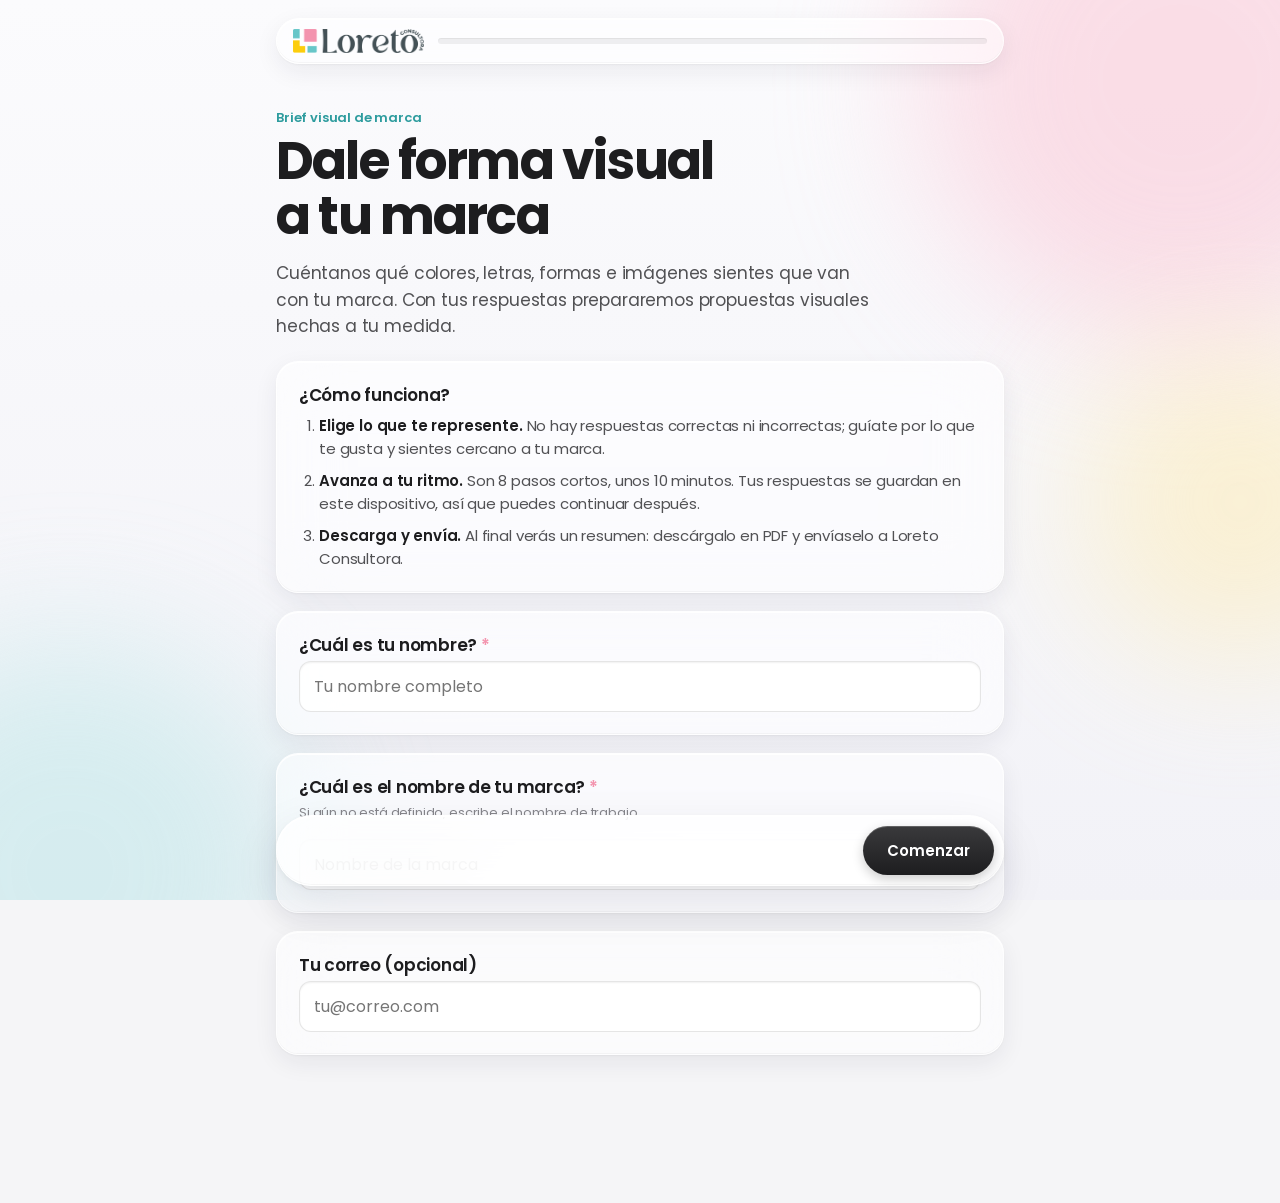
==== commit b9b65e88: "Introducción genérica para cualquier marca Co-Authored-By: Claude Opus 5.5 <noreply@anthropic.com> C" ====
--- a/index.html
+++ b/index.html
@@ -121,6 +121,8 @@
 .sum-pal{display:inline-flex;flex-direction:column;gap:4px;margin:4px 10px 8px 0;width:120px}
 .sum-pal span{font-size:12px;color:var(--ink)}
 .sum-font{display:inline-block;margin:4px 14px 4px 0;font-size:24px;color:var(--ink)}
+.howto{margin:8px 0 0;padding-left:20px;display:grid;gap:10px;font-size:15px;line-height:1.5;color:#515154}
+.howto b{color:var(--ink);font-weight:600}
 .done-box{background:rgba(255,245,204,.7);border:1px solid rgba(255,255,255,.8);border-radius:var(--radius);padding:18px;margin:20px 0;box-shadow:var(--hi),var(--shadow);line-height:1.5}
 .print-only{display:none}
 @media (prefers-reduced-motion:reduce){*{animation:none!important;transition:none!important}}
@@ -242,10 +244,17 @@
 /* ---------- Steps ---------- */
 const STEPS = [
  {id:"intro", label:"", html:()=>`
-   <div class="kicker">Brief visual</div>
-   <h1>Demos forma visual<br>a tu marca</h1>
-   <p class="lead">Ya construimos juntos el propósito, la personalidad y la historia de tu marca. Este brief es solo para traducir todo eso a lo visual: colores, tipografías, formas y estilo.</p>
-   <p class="lead">No hay respuestas correctas: elige lo que sientas que te representa. Te tomará unos <b>10 minutos</b> y tus respuestas se guardan en este dispositivo mientras avanzas.</p>
+   <div class="kicker">Brief visual de marca</div>
+   <h1>Dale forma visual<br>a tu marca</h1>
+   <p class="lead">Cuéntanos qué colores, letras, formas e imágenes sientes que van con tu marca. Con tus respuestas prepararemos propuestas visuales hechas a tu medida.</p>
+   <div class="q" style="margin-top:22px">
+     <h3>¿Cómo funciona?</h3>
+     <ol class="howto">
+       <li><b>Elige lo que te represente.</b> No hay respuestas correctas ni incorrectas; guíate por lo que te gusta y sientes cercano a tu marca.</li>
+       <li><b>Avanza a tu ritmo.</b> Son 8 pasos cortos, unos 10 minutos. Tus respuestas se guardan en este dispositivo, así que puedes continuar después.</li>
+       <li><b>Descarga y envía.</b> Al final verás un resumen: descárgalo en PDF y envíaselo a Loreto Consultora.</li>
+     </ol>
+   </div>
    ${q("¿Cuál es tu nombre?","",`<input class="field" data-text="nombre" value="${esc(S.nombre)}" placeholder="Tu nombre completo" autocomplete="name">`,true,"q-nombre")}
    ${q("¿Cuál es el nombre de tu marca?","Si aún no está definido, escribe el nombre de trabajo.",`<input class="field" data-text="marca" value="${esc(S.marca)}" placeholder="Nombre de la marca" autocomplete="organization">`,true,"q-marca")}
    ${q("Tu correo (opcional)","",`<input class="field" type="email" data-text="correo" value="${esc(S.correo)}" placeholder="tu@correo.com" autocomplete="email">`)}
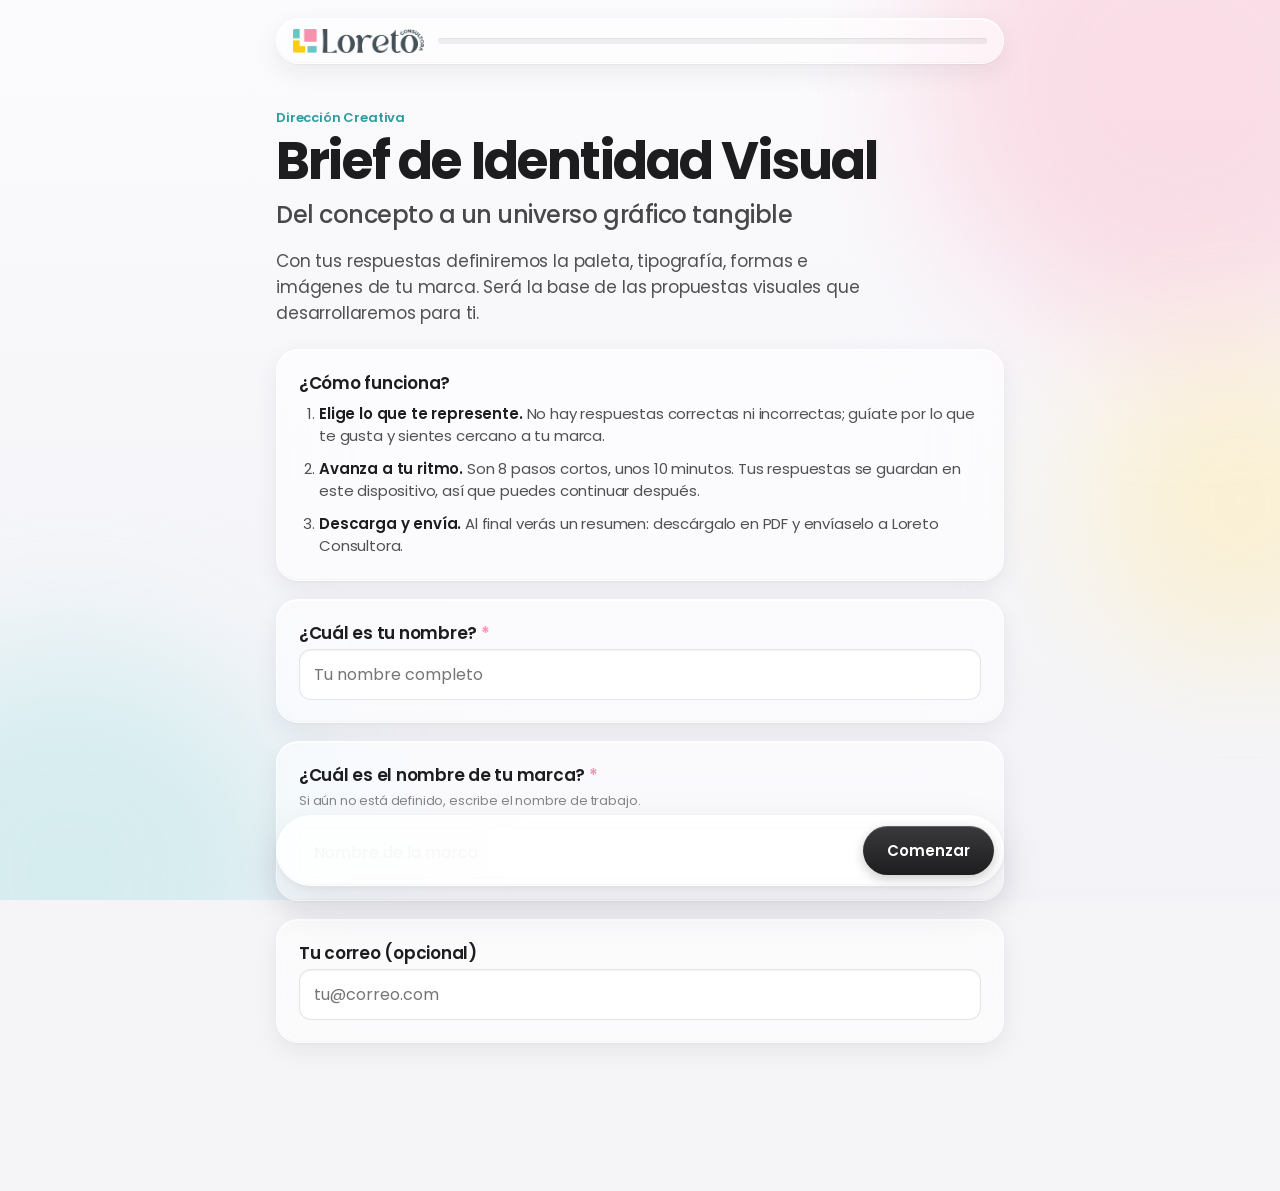
==== commit da21a266: "Nuevo encabezado: Dirección Creativa / Brief de Identidad Visual Co-Authored-By: Claude Opus 5.5 <no" ====
--- a/index.html
+++ b/index.html
@@ -41,6 +41,7 @@
 .kicker{color:var(--teal-dark);font-size:13px;font-weight:600;margin:44px 0 6px}
 h1{font-family:var(--sys);font-size:clamp(34px,8vw,52px);line-height:1.05;color:var(--ink);margin:0 0 16px;font-weight:700;letter-spacing:-.035em}
 h2{font-size:clamp(26px,6vw,34px);color:var(--ink);margin:26px 0 4px;font-weight:700;letter-spacing:-.03em;line-height:1.15}
+.subtitle{font-size:clamp(19px,4.6vw,24px);font-weight:500;color:#48484A;letter-spacing:-.02em;line-height:1.3;margin:-6px 0 18px}
 .lead{font-size:17px;line-height:1.55;max-width:600px;color:#515154}
 /* glass cards */
 .q{background:var(--glass);backdrop-filter:blur(30px) saturate(170%);-webkit-backdrop-filter:blur(30px) saturate(170%);
@@ -244,9 +245,10 @@
 /* ---------- Steps ---------- */
 const STEPS = [
  {id:"intro", label:"", html:()=>`
-   <div class="kicker">Brief visual de marca</div>
-   <h1>Dale forma visual<br>a tu marca</h1>
-   <p class="lead">Cuéntanos qué colores, letras, formas e imágenes sientes que van con tu marca. Con tus respuestas prepararemos propuestas visuales hechas a tu medida.</p>
+   <div class="kicker">Dirección Creativa</div>
+   <h1>Brief de Identidad Visual</h1>
+   <p class="subtitle">Del concepto a un universo gráfico tangible</p>
+   <p class="lead">Con tus respuestas definiremos la paleta, tipografía, formas e imágenes de tu marca. Será la base de las propuestas visuales que desarrollaremos para ti.</p>
    <div class="q" style="margin-top:22px">
      <h3>¿Cómo funciona?</h3>
      <ol class="howto">
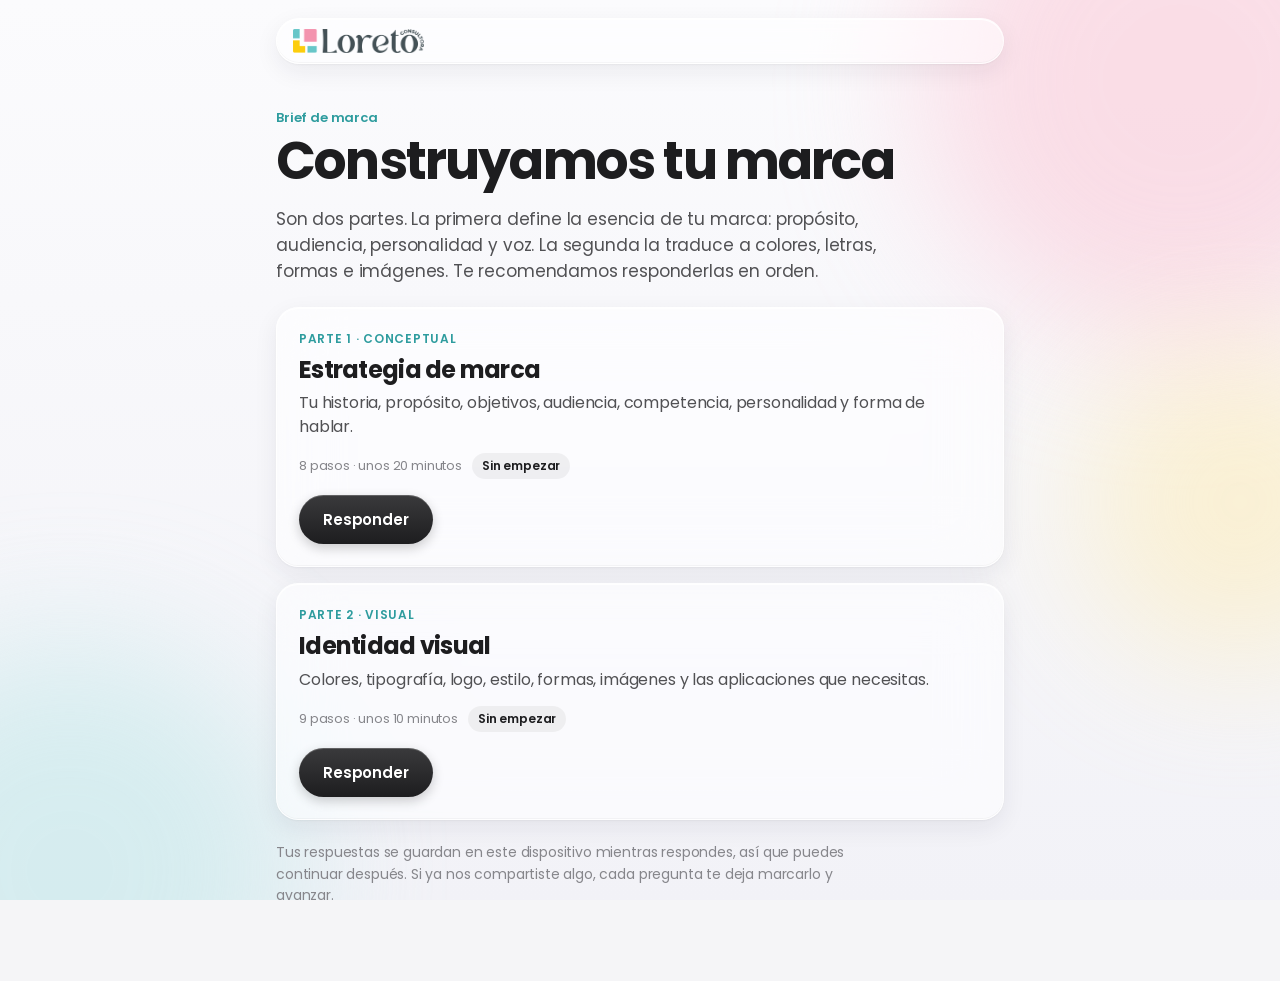
==== commit 9f38d361: "Brief de marca: inicio, brief de estrategia y brief visual con envío de respuestas - Inicio con las " ====
--- a/index.html
+++ b/index.html
@@ -3,402 +3,55 @@
 <head>
 <meta charset="utf-8">
 <meta name="viewport" content="width=device-width,initial-scale=1,viewport-fit=cover">
-<title>Brief Visual · Loreto Consultora</title>
-<meta name="description" content="Brief visual de Loreto Consultora: colores, tipografías y estilo para construir tu marca.">
+<title>Brief de Marca · Loreto Consultora</title>
+<meta name="description" content="Brief de marca de Loreto Consultora: estrategia e identidad visual.">
 <link rel="icon" href="assets/logo-loreto-color.png">
 <link rel="preconnect" href="https://fonts.googleapis.com">
 <link rel="preconnect" href="https://fonts.gstatic.com" crossorigin>
-<link href="https://fonts.googleapis.com/css2?family=Poppins:wght@300;400;500;600;700&family=Permanent+Marker&family=Playfair+Display:wght@500&family=Chewy&family=Great+Vibes&family=Raleway:wght@200&family=Orbitron:wght@800&family=Questrial&family=UnifrakturMaguntia&family=Caveat:wght@500&family=Alfa+Slab+One&family=Bebas+Neue&family=Bungee+Inline&family=Pacifico&display=swap" rel="stylesheet">
-<style>
-:root{
-  --pink:#F393AE; --pink-soft:#FDE7EE; --teal:#67C6C8; --teal-dark:#2E9C9E; --teal-soft:#E1F4F4;
-  --yellow:#FCCD0D; --yellow-soft:#FFF5CC; --ink:#1D1D1F; --text:#3A3A3C; --muted:#86868B;
-  --line:rgba(0,0,0,.08); --glass:rgba(255,255,255,.58); --glass-strong:rgba(255,255,255,.78);
-  --hi:inset 0 1px 0 rgba(255,255,255,.95), inset 0 -1px 0 rgba(0,0,0,.03);
-  --shadow:0 1px 2px rgba(0,0,0,.04), 0 8px 24px rgba(30,30,60,.07);
-  --shadow-lg:0 2px 6px rgba(0,0,0,.05), 0 18px 48px rgba(30,30,60,.10);
-  --radius:22px; --sys:-apple-system,BlinkMacSystemFont,"SF Pro Text","SF Pro Display","Helvetica Neue",Poppins,system-ui,sans-serif;
-}
-*{box-sizing:border-box}
-html,body{margin:0;color:var(--text);font-family:var(--sys);-webkit-font-smoothing:antialiased;letter-spacing:-.01em}
-body{min-height:100vh;overflow-x:hidden;background:#F5F5F7}
-button,input,textarea{font:inherit;color:inherit}
-/* soft wallpaper so the glass has something to refract */
-.wall{position:fixed;inset:0;z-index:0;pointer-events:none;overflow:hidden;background:linear-gradient(180deg,#FBFBFD 0%,#F2F2F7 100%)}
-.wall i{position:absolute;border-radius:50%;filter:blur(70px);opacity:.55}
-.wall .b1{width:520px;height:520px;background:#FAC6D5;top:-180px;right:-160px}
-.wall .b2{width:460px;height:460px;background:#BFE8E9;bottom:-200px;left:-160px}
-.wall .b3{width:320px;height:320px;background:#FFE9A6;top:38%;right:-120px;opacity:.45}
-.app{position:relative;z-index:1;max-width:760px;margin:0 auto;padding:18px 16px 130px}
-/* top toolbar */
-.top{position:sticky;top:10px;z-index:4;display:flex;align-items:center;gap:14px;padding:10px 16px;border-radius:999px;
-  background:var(--glass);backdrop-filter:blur(28px) saturate(180%);-webkit-backdrop-filter:blur(28px) saturate(180%);
-  border:1px solid rgba(255,255,255,.7);box-shadow:var(--hi),var(--shadow)}
-.brand-logo{height:24px;width:auto;display:block;flex:none}
-.progress{flex:1;height:6px;background:rgba(0,0,0,.06);border-radius:6px;overflow:hidden;box-shadow:inset 0 1px 1px rgba(0,0,0,.06)}
-.progress>i{display:block;height:100%;width:0;border-radius:6px;background:linear-gradient(90deg,var(--pink),var(--teal));transition:width .45s cubic-bezier(.2,.8,.2,1)}
-.steplabel{font-size:12px;color:var(--muted);margin:16px 6px 0;font-weight:500}
-.kicker{color:var(--teal-dark);font-size:13px;font-weight:600;margin:44px 0 6px}
-h1{font-family:var(--sys);font-size:clamp(34px,8vw,52px);line-height:1.05;color:var(--ink);margin:0 0 16px;font-weight:700;letter-spacing:-.035em}
-h2{font-size:clamp(26px,6vw,34px);color:var(--ink);margin:26px 0 4px;font-weight:700;letter-spacing:-.03em;line-height:1.15}
-.subtitle{font-size:clamp(19px,4.6vw,24px);font-weight:500;color:#48484A;letter-spacing:-.02em;line-height:1.3;margin:-6px 0 18px}
-.lead{font-size:17px;line-height:1.55;max-width:600px;color:#515154}
-/* glass cards */
-.q{background:var(--glass);backdrop-filter:blur(30px) saturate(170%);-webkit-backdrop-filter:blur(30px) saturate(170%);
-  border:1px solid rgba(255,255,255,.75);border-radius:var(--radius);padding:22px;margin:18px 0;box-shadow:var(--hi),var(--shadow)}
-.q h3{margin:0 0 4px;font-size:17px;color:var(--ink);font-weight:600;line-height:1.35;letter-spacing:-.015em}
-.q .hint{margin:0 0 16px;font-size:13px;color:var(--muted)}
-.req{color:var(--pink)}
-.field{width:100%;border:1px solid rgba(0,0,0,.1);border-radius:12px;padding:12px 14px;font-size:16px;background:rgba(255,255,255,.85);outline:none;
-  box-shadow:inset 0 1px 2px rgba(0,0,0,.06);transition:box-shadow .2s,border-color .2s}
-.field:focus{border-color:var(--teal);box-shadow:inset 0 1px 2px rgba(0,0,0,.04),0 0 0 4px rgba(103,198,200,.28)}
-textarea.field{min-height:110px;resize:vertical}
-.grid{display:grid;gap:12px}
-.g2{grid-template-columns:repeat(2,minmax(0,1fr))}
-.g3{grid-template-columns:repeat(3,minmax(0,1fr))}
-@media (max-width:560px){.g3{grid-template-columns:repeat(2,minmax(0,1fr))}}
-@media (max-width:380px){.g2.pal{grid-template-columns:1fr}}
-/* bevelled tiles */
-.opt{position:relative;border:1px solid rgba(0,0,0,.06);border-radius:16px;padding:12px;cursor:pointer;text-align:left;display:flex;flex-direction:column;gap:10px;min-height:52px;
-  background:linear-gradient(180deg,rgba(255,255,255,.98),rgba(248,248,250,.92));box-shadow:inset 0 1px 0 #fff,0 1px 2px rgba(0,0,0,.05),0 3px 10px rgba(0,0,0,.04);
-  transition:transform .15s cubic-bezier(.2,.8,.2,1),box-shadow .2s,border-color .2s}
-@media (hover:hover){.opt:hover{transform:translateY(-1px);box-shadow:inset 0 1px 0 #fff,0 2px 4px rgba(0,0,0,.05),0 10px 22px rgba(0,0,0,.07)}}
-.opt:active{transform:scale(.98)}
-.opt[aria-pressed="true"]{border-color:rgba(243,147,174,.9);box-shadow:inset 0 1px 0 #fff,0 0 0 3.5px rgba(243,147,174,.35),0 6px 18px rgba(243,147,174,.18)}
-.opt::after{content:"";position:absolute;bottom:11px;right:10px;width:20px;height:20px;border-radius:50%;border:1px solid rgba(0,0,0,.12);background:linear-gradient(180deg,#fff,#f1f1f4);box-shadow:inset 0 1px 1px rgba(0,0,0,.06)}
-.opt[aria-pressed="true"]::after{content:"✓";border:0;background:linear-gradient(180deg,#F7A9BF,#EC7C9C);color:#fff;font-size:12px;font-weight:700;display:grid;place-items:center;box-shadow:0 1px 3px rgba(236,124,156,.5),inset 0 1px 0 rgba(255,255,255,.45)}
-.opt.avoid[aria-pressed="true"]{border-color:rgba(29,29,31,.5);box-shadow:inset 0 1px 0 #fff,0 0 0 3.5px rgba(0,0,0,.08)}
-.opt.avoid[aria-pressed="true"]::after{content:"✕";background:linear-gradient(180deg,#48484A,#1D1D1F)}
-.opt .lbl{font-size:14px;font-weight:500;color:var(--ink);padding-right:22px}
-.opt .sub{font-size:12px;color:var(--muted);margin-top:-6px}
-.sw{display:flex;height:46px;border-radius:10px;overflow:hidden;box-shadow:inset 0 0 0 1px rgba(0,0,0,.06),0 1px 2px rgba(0,0,0,.06)}
-.sw i{flex:1}
-.sw.sm{height:22px;border-radius:7px}
-.font-sample{font-size:30px;line-height:1.1;color:var(--ink);min-height:58px;display:flex;align-items:center;justify-content:center;text-align:center;padding:6px 2px;overflow:hidden;white-space:nowrap}
-.font-sample span{display:inline-block;white-space:nowrap}
-.counter{font-size:12px;color:var(--teal-dark);font-weight:600;margin-top:12px}
-/* chips as macOS bezel buttons */
-.chips{display:flex;flex-wrap:wrap;gap:9px}
-.chip{border:1px solid rgba(0,0,0,.08);border-radius:999px;padding:9px 15px;font-size:14px;cursor:pointer;color:var(--ink);
-  background:linear-gradient(180deg,#fff,#f4f4f6);box-shadow:inset 0 1px 0 #fff,0 1px 2px rgba(0,0,0,.06);transition:all .18s}
-.chip:active{transform:scale(.97)}
-.chip[aria-pressed="true"]{color:#fff;border-color:transparent;background:linear-gradient(180deg,#5FC9CB,#3EA9AB);box-shadow:inset 0 1px 0 rgba(255,255,255,.35),0 2px 8px rgba(62,169,171,.35)}
-/* segmented scale */
-.scale{margin:14px 0 22px}
-.scale .ends{display:flex;justify-content:space-between;font-size:13px;font-weight:500;color:var(--ink);margin-bottom:8px;gap:12px}
-.scale .dots{display:grid;grid-template-columns:repeat(5,1fr);gap:3px;padding:3px;border-radius:12px;background:rgba(118,118,128,.12);box-shadow:inset 0 1px 2px rgba(0,0,0,.06)}
-.scale .dot{height:38px;border-radius:9px;border:0;background:transparent;cursor:pointer;font-weight:600;color:#6E6E73;transition:all .2s}
-.scale .dot[aria-pressed="true"]{background:#fff;color:var(--ink);box-shadow:0 1px 1px rgba(0,0,0,.06),0 3px 8px rgba(0,0,0,.12)}
-.shape{height:56px;display:flex;align-items:center;justify-content:center}
-.shape svg{width:100%;max-width:120px;height:56px}
-/* floating glass bottom bar */
-.nav{position:fixed;left:50%;transform:translateX(-50%);bottom:calc(14px + env(safe-area-inset-bottom));z-index:5;width:min(728px,calc(100% - 24px));
-  padding:9px;border-radius:999px;background:var(--glass-strong);backdrop-filter:blur(30px) saturate(180%);-webkit-backdrop-filter:blur(30px) saturate(180%);
-  border:1px solid rgba(255,255,255,.8);box-shadow:var(--hi),var(--shadow-lg)}
-.nav .in{display:flex;gap:10px;justify-content:space-between;align-items:center}
-.btn{border:0;border-radius:999px;padding:13px 24px;font-weight:600;font-size:15px;cursor:pointer;transition:transform .12s,box-shadow .2s,opacity .2s}
-.btn:active{transform:scale(.97)}
-.btn.primary{color:#fff;background:linear-gradient(180deg,#3A3A3C,#1D1D1F);box-shadow:inset 0 1px 0 rgba(255,255,255,.2),0 4px 12px rgba(0,0,0,.2)}
-.btn.ghost{color:var(--ink);background:linear-gradient(180deg,#fff,#f2f2f5);border:1px solid rgba(0,0,0,.08);box-shadow:inset 0 1px 0 #fff,0 1px 2px rgba(0,0,0,.06)}
-.btn.accent{color:#fff;background:linear-gradient(180deg,#F7A9BF,#EC7C9C);box-shadow:inset 0 1px 0 rgba(255,255,255,.4),0 6px 16px rgba(236,124,156,.35)}
-.btn[disabled]{opacity:.35;pointer-events:none}
-.err{color:#D6336C;font-size:13px;margin-top:10px;display:none}
-.err.show{display:block}
-.step{display:none;animation:fade .35s cubic-bezier(.2,.8,.2,1)}
-.step.active{display:block}
-@keyframes fade{from{opacity:0;transform:translateY(8px) scale(.995)}to{opacity:1;transform:none}}
-.saved{font-size:12px;color:var(--muted)}
-/* summary */
-.sumcard{background:var(--glass);backdrop-filter:blur(30px) saturate(170%);-webkit-backdrop-filter:blur(30px) saturate(170%);border:1px solid rgba(255,255,255,.75);border-radius:var(--radius);padding:6px 22px;box-shadow:var(--hi),var(--shadow);margin-top:18px}
-.sum-sec{border-top:1px solid var(--line);padding:16px 0}
-.sum-sec:first-child{border-top:0}
-.sum-sec h4{margin:0 0 8px;font-size:12px;font-weight:600;letter-spacing:.06em;text-transform:uppercase;color:var(--teal-dark)}
-.sum-row{display:flex;gap:10px;flex-wrap:wrap;align-items:center;margin:6px 0;font-size:14px}
-.sum-k{color:var(--muted);min-width:220px}
-@media (max-width:560px){.sum-k{min-width:100%}}
-.sum-v{color:var(--ink);font-weight:500;flex:1}
-.tag{display:inline-block;background:rgba(103,198,200,.18);color:#1f6f71;border-radius:999px;padding:4px 10px;font-size:12px;margin:2px 4px 2px 0}
-.tag.no{background:rgba(0,0,0,.05);color:var(--ink);text-decoration:line-through}
-.sum-pal{display:inline-flex;flex-direction:column;gap:4px;margin:4px 10px 8px 0;width:120px}
-.sum-pal span{font-size:12px;color:var(--ink)}
-.sum-font{display:inline-block;margin:4px 14px 4px 0;font-size:24px;color:var(--ink)}
-.howto{margin:8px 0 0;padding-left:20px;display:grid;gap:10px;font-size:15px;line-height:1.5;color:#515154}
-.howto b{color:var(--ink);font-weight:600}
-.done-box{background:rgba(255,245,204,.7);border:1px solid rgba(255,255,255,.8);border-radius:var(--radius);padding:18px;margin:20px 0;box-shadow:var(--hi),var(--shadow);line-height:1.5}
-.print-only{display:none}
-@media (prefers-reduced-motion:reduce){*{animation:none!important;transition:none!important}}
-@media print{
-  @page{size:letter;margin:14mm}
-  *{-webkit-print-color-adjust:exact;print-color-adjust:exact}
-  body{background:#fff}
-  .wall,.nav,.top,.steplabel,.no-print,.step:not(#step-summary){display:none!important}
-  #step-summary{display:block!important;animation:none}
-  .app{padding:0;max-width:none}
-  .sumcard{box-shadow:none;border:0;padding:0;backdrop-filter:none;background:#fff}
-  .print-only{display:block}
-  .sum-sec{break-inside:avoid}
-  h1{font-size:30px}
-}
-</style>
+<link href="https://fonts.googleapis.com/css2?family=Poppins:wght@300;400;500;600;700&display=swap" rel="stylesheet">
+<link rel="stylesheet" href="assets/brief.css">
 </head>
 <body>
 <div class="wall"><i class="b1"></i><i class="b2"></i><i class="b3"></i></div>
-<main class="app">
-  <div class="top no-print"><img class="brand-logo" src="assets/logo-loreto-color.png" alt="Loreto Consultora" width="1200" height="220"><div class="progress"><i id="bar"></i></div></div>
-  <div class="steplabel" id="steplabel"></div>
-  <form id="form" autocomplete="on" onsubmit="return false"></form>
+<main class="app" style="padding-bottom:60px">
+  <div class="top"><img class="brand-logo" src="assets/logo-loreto-color.png" alt="Loreto Consultora" width="1200" height="220"></div>
+  <div class="kicker">Brief de marca</div>
+  <h1 id="title">Construyamos tu marca</h1>
+  <p class="lead">Son dos partes. La primera define la esencia de tu marca: propósito, audiencia, personalidad y voz. La segunda la traduce a colores, letras, formas e imágenes. Te recomendamos responderlas en orden.</p>
+  <div class="home-cards">
+    <a class="home-card" id="card-estrategia" href="estrategia/">
+      <span class="num">Parte 1 · Conceptual</span>
+      <h2>Estrategia de marca</h2>
+      <p>Tu historia, propósito, objetivos, audiencia, competencia, personalidad y forma de hablar.</p>
+      <div class="meta"><span>8 pasos · unos 20 minutos</span><span class="status" data-key="loreto-brief-estrategia-v1"></span></div>
+      <span class="btn primary go">Responder</span>
+    </a>
+    <a class="home-card" id="card-visual" href="visual/">
+      <span class="num">Parte 2 · Visual</span>
+      <h2>Identidad visual</h2>
+      <p>Colores, tipografía, logo, estilo, formas, imágenes y las aplicaciones que necesitas.</p>
+      <div class="meta"><span>9 pasos · unos 10 minutos</span><span class="status" data-key="loreto-brief-visual-v1"></span></div>
+      <span class="btn primary go">Responder</span>
+    </a>
+  </div>
+  <p class="lead" style="font-size:14px;margin-top:22px;color:#86868B">Tus respuestas se guardan en este dispositivo mientras respondes, así que puedes continuar después. Si ya nos compartiste algo, cada pregunta te deja marcarlo y avanzar.</p>
 </main>
-<nav class="nav no-print">
-  <div class="in">
-    <button class="btn ghost" id="prev" type="button">Atrás</button>
-    <span class="saved" id="saved"></span>
-    <button class="btn primary" id="next" type="button">Comenzar</button>
-  </div>
-</nav>
-
 <script>
-/* ---------- Data ---------- */
-const PALETTES = [
-  ["Rojos",["#FF190C","#400604","#E5150B","#BF1309","#7F0C07"]],
-  ["Naranjas",["#FF8621","#E86A20","#FF672E","#E74320","#FE3523"]],
-  ["Fucsias",["#FF00B3","#CB008F","#E6009F","#7F0059","#FF3DC5"]],
-  ["Rosas",["#C7897C","#E8A091","#F5B99D","#FCE8CD","#FFDECB"]],
-  ["Morados",["#4F1480","#C174FE","#A029FF","#603B80","#7E20CC"]],
-  ["Azules",["#0065FF","#00AAFF","#0123FF","#0087FA","#0046FE"]],
-  ["Azules rey",["#012466","#0056F3","#013BA6","#0140B2","#00328B"]],
-  ["Azules marino",["#0C1F57","#021442","#1C3973","#1051A3","#164597"]],
-  ["Celestes",["#2F4159","#8698A6","#E4EBF3","#F5F4F2","#C6D3E4"]],
-  ["Turquesas",["#4D9E97","#2D5E5A","#6ADED5","#71EBE0","#5FC4BC"]],
-  ["Verdes",["#08A607","#098C02","#025A03","#004003","#012501"]],
-  ["Verdes limón",["#8FBF1D","#5F7F12","#BFFF25","#2F4009","#ACE622"]],
-  ["Verdes hoja",["#BBF2C8","#69A658","#5F8C51","#3C592D","#C4F1AE"]],
-  ["Amarillos",["#FFEF2F","#E8C72A","#FEC93B","#E8A12B","#FF9630"]],
-  ["Dorados",["#D4B711","#7F6F00","#FEDC00","#403700","#E6C601"]],
-  ["Cafés",["#050507","#9D772C","#735823","#402E1A","#703D1E"]],
-  ["Cafés claros",["#C4812A","#B88043","#C78632","#D09342","#A96828"]],
-  ["Neutros (blanco, gris y negro)",["#8B8C7E","#C2C3B1","#000000","#32332E","#F0F2DA"]]
-];
-const FONTS = [
-  ["Brocha","'Permanent Marker'","BROCHA",""],
-  ["Clásica","'Playfair Display'","Clásica","font-weight:500"],
-  ["Divertida","Chewy","¡Divertida!",""],
-  ["Elegante","'Great Vibes'","Elegante","font-size:38px"],
-  ["Fina","Raleway","FINA","font-weight:200;letter-spacing:4px"],
-  ["Futurista","Orbitron","FUTURISTA","font-weight:800;font-size:22px"],
-  ["Geométrica","Questrial","Geométrica",""],
-  ["Gótica","'UnifrakturMaguntia'","Gótica",""],
-  ["Manuscrita","Caveat","Manuscrita","font-size:34px"],
-  ["Masculina","'Alfa Slab One'","Masculina","font-size:26px"],
-  ["Moderna","'Bebas Neue'","MODERNA","font-size:38px;letter-spacing:1px"],
-  ["Retro","'Bungee Inline'","RETRO","font-size:30px"],
-  ["Suave","Pacifico","Suave",""]
-];
-const TEMPS = ["Clara y luminosa","Vibrante y saturada","Pastel y suave","Terrosa y natural","Oscura y profunda","Neutra y sobria"];
-const SCALES = [
-  ["calido","Cálida","Sobria"],
-  ["minimal","Minimalista","Con detalle"],
-  ["moderno","Moderna","Clásica"],
-  ["serio","Seria","Divertida"],
-  ["emocional","Emocional","Racional"],
-  ["cercano","Cercana","Institucional"],
-  ["accesible","Accesible","Premium / exclusiva"]
-];
-const SHAPES = [
-  ["Orgánicas y fluidas",'<path d="M5 40 C25 5 45 55 65 25 S100 10 115 35" fill="none" stroke="#F393AE" stroke-width="6" stroke-linecap="round"/>'],
-  ["Redondeadas y amables",'<circle cx="35" cy="28" r="20" fill="#67C6C8"/><rect x="64" y="8" width="44" height="40" rx="16" fill="#FCCD0D"/>'],
-  ["Geométricas y precisas",'<rect x="10" y="10" width="36" height="36" fill="#1D1D1F"/><circle cx="84" cy="28" r="19" fill="none" stroke="#1D1D1F" stroke-width="5"/>'],
-  ["Angulosas y dinámicas",'<polygon points="8,48 38,8 58,48" fill="#F393AE"/><polygon points="62,8 112,20 78,50" fill="#3EA9AB"/>'],
-  ["Líneas finas y trazos",'<path d="M8 44 L40 12 M30 44 L62 12 M52 44 L84 12 M74 44 L106 12" stroke="#1D1D1F" stroke-width="2" stroke-linecap="round"/>']
-];
-const FINISHES = ["Colores planos y sólidos","Degradados","Texturas (papel, grano, lienzo)","Trazos hechos a mano","Mucho espacio en blanco","Patrones y repeticiones"];
-const IMGTYPES = ["Fotografía real","Ilustración","Íconos y gráficos simples","Mezcla de foto e ilustración"];
-const LIGHTS = [["Cálida","tonos dorados, atardecer"],["Natural","luz de día, colores reales"],["Fría","tonos azulados, limpia"],["Contrastada","sombras marcadas, dramática"]];
-const PEOPLE = ["Muchas personas, en momentos reales","Algunas personas, sin ser protagonistas","Prefiero objetos, espacios y detalles"];
-const APPEAR = ["Sí, quiero ser la cara de la marca","Sí, de vez en cuando","Prefiero no aparecer","Aún no lo sé"];
-const FORMATS = ["Fotografías","Video hablando a cámara","Reels o videos cortos","Transmisiones en vivo","Voz en off, sin mostrar el rostro","Ninguno por ahora"];
-const LOOKS = ["Cercana y casual","Profesional y formal","En mi espacio de trabajo","Al aire libre","Acompañando a otras personas","En mi día a día"];
-const MATERIAL = ["Fotos profesionales","Fotos casuales de buena calidad","Videos","Un logo o identidad actual","Nada todavía"];
-const LANGS = ["Español","Inglés","Bilingüe (español e inglés)","Otro"];
-const APPS = ["Foto de perfil y portadas para redes sociales","Plantillas para publicaciones","Plantillas para historias","Portadas y textos para reels o videos","Firma de correo electrónico","Presentaciones (charlas, talleres, propuestas)","Formatos para clientes o pacientes (fichas, consentimientos, recordatorios)","Página web","Tarjeta de presentación digital","Tarjeta de presentación impresa","Papelería (hojas membretadas, recibos)","Promocionales impresos"];
-
-/* ---------- State ---------- */
-const KEY = "loreto-brief-visual-v1";
-const blank = {nombre:"",marca:"",correo:"",colores:[],evitar:[],temps:[],fuentes:[],escalas:{},formas:[],acabados:[],imagen:[],luz:"",personas:"",aparecer:"",formatos:[],verse:[],material:[],imagenPersonal:"",idioma:"",idiomaOtro:"",apps:[],appsOtro:"",referencias:"",comentarios:""};
-let S = load();
-function load(){ try{ const d=JSON.parse(localStorage.getItem(KEY)); if(d) return Object.assign(structuredClone(blank),d);}catch(e){} return structuredClone(blank); }
-let saveT; function save(){ clearTimeout(saveT); saveT=setTimeout(()=>{ try{localStorage.setItem(KEY,JSON.stringify(S)); flash("Guardado");}catch(e){} },250); }
-function flash(t){ const el=document.getElementById("saved"); el.textContent=t; clearTimeout(el._t); el._t=setTimeout(()=>el.textContent="",1400); }
-const qp = new URLSearchParams(location.search); if(qp.get("marca") && !S.marca) S.marca = qp.get("marca");
-
-/* ---------- Helpers ---------- */
-const esc = s => String(s).replace(/[&<>"']/g,c=>({"&":"&amp;","<":"&lt;",">":"&gt;",'"':"&quot;","'":"&#39;"}[c]));
-const swatch = (cols,cls="") => `<div class="sw ${cls}">${cols.map(c=>`<i style="background:${c}"></i>`).join("")}</div>`;
-function q(title,hint,body,req,id){ return `<div class="q" ${id?`id="${id}"`:""}><h3>${title}${req?' <span class="req">*</span>':''}</h3>${hint?`<p class="hint">${hint}</p>`:""}${body}<div class="err"></div></div>`; }
-function multi(key,items,{max=0,cols="g2",render,avoid=false}={}){
-  return `<div class="grid ${cols}" data-multi="${key}" data-max="${max}">${items.map((it,i)=>{const v=Array.isArray(it)?it[0]:it;return `<button type="button" class="opt ${avoid?"avoid":""}" data-v="${esc(v)}" aria-pressed="${S[key].includes(v)}">${render?render(it,i):`<span class="lbl">${esc(v)}</span>`}</button>`}).join("")}</div>${max?`<div class="counter" data-count="${key}"></div>`:""}`;
-}
-function chips(key,items,single){ return `<div class="chips" data-${single?"single":"multi"}="${key}">${items.map(v=>`<button type="button" class="chip" data-v="${esc(v)}" aria-pressed="${single?S[key]===v:S[key].includes(v)}">${esc(v)}</button>`).join("")}</div>`; }
-function single(key,items,{cols="g2",render}={}){
-  return `<div class="grid ${cols}" data-single="${key}">${items.map(it=>{const v=Array.isArray(it)?it[0]:it;return `<button type="button" class="opt" data-v="${esc(v)}" aria-pressed="${S[key]===v}">${render?render(it):`<span class="lbl">${esc(v)}</span>`}</button>`}).join("")}</div>`;
-}
-
-/* ---------- Steps ---------- */
-const STEPS = [
- {id:"intro", label:"", html:()=>`
-   <div class="kicker">Dirección Creativa</div>
-   <h1>Brief de Identidad Visual</h1>
-   <p class="subtitle">Del concepto a un universo gráfico tangible</p>
-   <p class="lead">Con tus respuestas definiremos la paleta, tipografía, formas e imágenes de tu marca. Será la base de las propuestas visuales que desarrollaremos para ti.</p>
-   <div class="q" style="margin-top:22px">
-     <h3>¿Cómo funciona?</h3>
-     <ol class="howto">
-       <li><b>Elige lo que te represente.</b> No hay respuestas correctas ni incorrectas; guíate por lo que te gusta y sientes cercano a tu marca.</li>
-       <li><b>Avanza a tu ritmo.</b> Son 8 pasos cortos, unos 10 minutos. Tus respuestas se guardan en este dispositivo, así que puedes continuar después.</li>
-       <li><b>Descarga y envía.</b> Al final verás un resumen: descárgalo en PDF y envíaselo a Loreto Consultora.</li>
-     </ol>
-   </div>
-   ${q("¿Cuál es tu nombre?","",`<input class="field" data-text="nombre" value="${esc(S.nombre)}" placeholder="Tu nombre completo" autocomplete="name">`,true,"q-nombre")}
-   ${q("¿Cuál es el nombre de tu marca?","Si aún no está definido, escribe el nombre de trabajo.",`<input class="field" data-text="marca" value="${esc(S.marca)}" placeholder="Nombre de la marca" autocomplete="organization">`,true,"q-marca")}
-   ${q("Tu correo (opcional)","",`<input class="field" type="email" data-text="correo" value="${esc(S.correo)}" placeholder="tu@correo.com" autocomplete="email">`)}
- `, validate:()=> req("q-nombre",S.nombre.trim(),"Escribe tu nombre para continuar.") && req("q-marca",S.marca.trim(),"Escribe el nombre de tu marca.")},
-
- {id:"color", label:"Color", html:()=>`
-   <h2>Color</h2><p class="lead">El color es lo primero que la gente recuerda de una marca.</p>
-   ${q("Elige hasta 5 gamas de color que te gustaría que tu marca incluyera","Toca para seleccionar.",multi("colores",PALETTES,{max:5,cols:"g2 pal",render:p=>`${swatch(p[1])}<span class="lbl">${esc(p[0])}</span>`}),true,"q-colores")}
-   ${q("¿Hay gamas de color que NO quieras en tu marca?","Opcional. Las que marques se descartarán.",multi("evitar",PALETTES,{cols:"g3",avoid:true,render:p=>`${swatch(p[1],"sm")}<span class="lbl" style="font-size:12px">${esc(p[0])}</span>`}))}
-   ${q("¿Cómo te imaginas la paleta en general?","Elige hasta 2.",multi("temps",TEMPS,{max:2}))}
- `, validate:()=> req("q-colores",S.colores.length,"Elige al menos una gama de color.")},
-
- {id:"tipo", label:"Tipografía", html:()=>`
-   <h2>Tipografía</h2><p class="lead">La forma de las letras también comunica personalidad.</p>
-   ${q("Selecciona hasta 3 estilos de letra que consideres ideales para tu marca","",multi("fuentes",FONTS,{max:3,render:f=>`<div class="font-sample" style="font-family:${f[1]};${f[3]}"><span>${esc(f[2])}</span></div><span class="sub">${esc(f[0])}</span>`}),true,"q-fuentes")}
- `, validate:()=> req("q-fuentes",S.fuentes.length,"Elige al menos un estilo de letra.")},
-
- {id:"estilo", label:"Estilo", html:()=>`
-   <h2>Estilo</h2><p class="lead">¿Hacia dónde se inclina tu marca? El 3 es un punto medio.</p>
-   ${q("Ubica tu marca en cada escala","",SCALES.map(s=>`<div class="scale" data-scale="${s[0]}"><div class="ends"><span>${s[1]}</span><span style="text-align:right">${s[2]}</span></div><div class="dots">${[1,2,3,4,5].map(n=>`<button type="button" class="dot" data-n="${n}" aria-pressed="${S.escalas[s[0]]==n}" aria-label="${s[1]} a ${s[2]}: ${n}">${n}</button>`).join("")}</div></div>`).join(""),true,"q-escalas")}
- `, validate:()=> req("q-escalas",SCALES.every(s=>S.escalas[s[0]]),"Responde todas las escalas para continuar.")},
-
- {id:"formas", label:"Formas y texturas", html:()=>`
-   <h2>Formas y texturas</h2>
-   ${q("¿Qué tipo de formas sientes más afines a tu marca?","Elige hasta 2.",multi("formas",SHAPES,{max:2,render:s=>`<div class="shape"><svg viewBox="0 0 120 56">${s[1]}</svg></div><span class="lbl">${esc(s[0])}</span>`}))}
-   ${q("¿Qué acabados te gustan?","Elige los que quieras.",chips("acabados",FINISHES))}
- `},
-
- {id:"imagen", label:"Imágenes", html:()=>`
-   <h2>Imágenes</h2><p class="lead">Esto nos ayuda a preparar las propuestas de moodboard.</p>
-   ${q("¿Qué tipo de imágenes prefieres para tu marca?","Elige las que quieras.",multi("imagen",IMGTYPES))}
-   ${q("¿Qué tipo de luz y ambiente te gusta en las imágenes?","",single("luz",LIGHTS,{render:l=>`<span class="lbl">${l[0]}</span><span class="sub">${l[1]}</span>`}))}
-   ${q("¿Qué tanto deben aparecer personas en las imágenes?","",chips("personas",PEOPLE,true))}
- `},
-
- {id:"presencia", label:"Presencia personal", html:()=>`
-   <h2>Presencia personal</h2><p class="lead">Si tú eres la cara de la marca, cuéntanos cómo te sientes cómodo apareciendo.</p>
-   ${q("¿Te gustaría aparecer en la comunicación visual de tu marca?","",chips("aparecer",APPEAR,true))}
-   ${q("¿En qué formatos te sentirías cómodo apareciendo?","Elige los que quieras.",chips("formatos",FORMATS))}
-   ${q("¿Cómo te gustaría verte?","Elige los que quieras.",chips("verse",LOOKS))}
-   ${q("¿Ya cuentas con material visual?","",chips("material",MATERIAL))}
-   ${q("¿Hay algo de tu imagen personal que te gustaría que se reflejara?","Por ejemplo: tu forma de vestir, colores que usas mucho, un accesorio, un lugar.",`<textarea class="field" data-text="imagenPersonal" placeholder="Escribe aquí...">${esc(S.imagenPersonal)}</textarea>`)}
- `},
-
- {id:"uso", label:"Idioma y aplicaciones", html:()=>`
-   <h2>Idioma y aplicaciones</h2>
-   ${q("¿En qué idioma se comunicará tu marca?","",chips("idioma",LANGS,true)+`<input class="field" style="margin-top:12px;display:${S.idioma==="Otro"?"block":"none"}" id="idiomaOtro" data-text="idiomaOtro" value="${esc(S.idiomaOtro)}" placeholder="¿Cuál?">`)}
-   ${q("¿Qué aplicaciones de marca necesitas?","Elige todas las que apliquen.",chips("apps",APPS)+`<input class="field" style="margin-top:12px" data-text="appsOtro" value="${esc(S.appsOtro)}" placeholder="Otras (opcional)">`)}
- `},
-
- {id:"cierre", label:"Para terminar", html:()=>`
-   <h2>Para terminar</h2>
-   ${q("¿Has visto algo visual que sientas que “eres tú”?","Una marca, un lugar, una portada, una cuenta de Instagram, una película... Puedes pegar links.",`<textarea class="field" data-text="referencias" placeholder="Escribe o pega aquí tus referencias...">${esc(S.referencias)}</textarea>`)}
-   ${q("¿Algo más que quieras contarnos?","Opcional.",`<textarea class="field" data-text="comentarios" placeholder="Escribe aquí...">${esc(S.comentarios)}</textarea>`)}
- `},
-
- {id:"summary", label:"Resumen", html:()=>summaryHTML()}
-];
-
-function req(id,ok,msg){ const box=document.getElementById(id); const e=box&&box.querySelector(".err"); if(!ok){ if(e){e.textContent=msg;e.classList.add("show");} box&&box.scrollIntoView({behavior:"smooth",block:"center"}); return false;} if(e)e.classList.remove("show"); return true; }
-
-/* ---------- Summary ---------- */
-function list(arr,cls=""){ return arr.length?arr.map(v=>`<span class="tag ${cls}">${esc(v)}</span>`).join(""):'<span class="sum-v" style="color:#a1a1a6">—</span>'; }
-function row(k,v){ return `<div class="sum-row"><span class="sum-k">${k}</span><span class="sum-v">${v}</span></div>`; }
-function summaryHTML(){
-  const pal = n => PALETTES.find(p=>p[0]===n);
-  const fnt = n => FONTS.find(f=>f[0]===n);
-  const fecha = new Date().toLocaleDateString("es-MX",{day:"numeric",month:"long",year:"numeric"});
-  return `
-  <img class="print-only" src="assets/logo-loreto-color.png" alt="Loreto Consultora" style="height:30px;width:auto;margin-bottom:6px">
-  <div class="kicker">Brief visual · Resumen</div>
-  <h1>${esc(S.marca||"Tu marca")}</h1>
-  <p class="lead" style="margin-top:-4px">${esc(S.nombre)}${S.correo?" · "+esc(S.correo):""} · ${fecha}</p>
-  <div class="done-box no-print"><b>¡Gracias! Ya casi terminamos.</b><br>Descarga tus respuestas en PDF y envíaselas a Loreto Consultora. En tu celular, elige <b>“Guardar como PDF”</b> en la ventana que se abrirá.</div>
-  <div class="sumcard"><div class="sum-sec"><h4>Color</h4>
-    <div>${S.colores.map(n=>`<div class="sum-pal">${swatch(pal(n)[1],"sm")}<span>${esc(n)}</span></div>`).join("")||"—"}</div>
-    ${row("Evitar",list(S.evitar,"no"))}${row("Paleta en general",list(S.temps))}
-  </div>
-  <div class="sum-sec"><h4>Tipografía</h4>
-    <div>${S.fuentes.map(n=>{const f=fnt(n);return `<span class="sum-font" style="font-family:${f[1]};${f[3]}">${esc(f[2])}</span>`}).join("")||"—"}</div>
-    ${row("Estilos",list(S.fuentes))}
-  </div>
-  <div class="sum-sec"><h4>Estilo (1 a 5)</h4>
-    ${SCALES.map(s=>row(`${s[1]} ↔ ${s[2]}`, S.escalas[s[0]]?`<b>${S.escalas[s[0]]}</b> <span style="color:#a1a1a6">/ 5</span>`:"—")).join("")}
-  </div>
-  <div class="sum-sec"><h4>Formas y texturas</h4>${row("Formas",list(S.formas))}${row("Acabados",list(S.acabados))}</div>
-  <div class="sum-sec"><h4>Imágenes</h4>${row("Tipo",list(S.imagen))}${row("Luz y ambiente",S.luz?esc(S.luz):"—")}${row("Personas",S.personas?esc(S.personas):"—")}</div>
-  <div class="sum-sec"><h4>Presencia personal</h4>${row("¿Aparecer?",S.aparecer?esc(S.aparecer):"—")}${row("Formatos",list(S.formatos))}${row("Cómo verse",list(S.verse))}${row("Material actual",list(S.material))}${row("Imagen personal",S.imagenPersonal?esc(S.imagenPersonal):"—")}</div>
-  <div class="sum-sec"><h4>Idioma y aplicaciones</h4>${row("Idioma",S.idioma?esc(S.idioma==="Otro"?("Otro: "+S.idiomaOtro):S.idioma):"—")}${row("Aplicaciones",list(S.apps))}${S.appsOtro?row("Otras",esc(S.appsOtro)):""}</div>
-  <div class="sum-sec"><h4>Referencias y comentarios</h4>${row("Referencias",S.referencias?esc(S.referencias).replace(/\n/g,"<br>"):"—")}${row("Comentarios",S.comentarios?esc(S.comentarios).replace(/\n/g,"<br>"):"—")}</div></div>
-  <p class="print-only" style="font-size:11px;color:#6E6E73;margin-top:18px">Brief visual · Loreto Consultora · loretoconsultora.lat</p>
-  <div class="no-print" style="display:flex;gap:12px;flex-wrap:wrap;margin-top:18px">
-    <button type="button" class="btn accent" id="pdf">Descargar mis respuestas (PDF)</button>
-    <button type="button" class="btn ghost" id="edit">Editar respuestas</button>
-  </div>`;
-}
-
-/* ---------- Render / events ---------- */
-let cur = 0;
-const form = document.getElementById("form");
-function render(){
-  form.innerHTML = STEPS.map((s,i)=>`<section class="step ${i===cur?"active":""}" id="step-${s.id}">${i===cur?s.html():""}</section>`).join("");
-  const total = STEPS.length-1;
-  
-  document.getElementById("bar").style.width = (cur/total*100)+"%";
-  document.getElementById("steplabel").textContent = cur>0 && cur<total ? `Paso ${cur} de ${total-1} · ${STEPS[cur].label}` : "";
-  document.getElementById("prev").style.visibility = cur>0 ? "visible":"hidden";
-  const next=document.getElementById("next");
-  next.style.display = cur===total ? "none":"";
-  next.textContent = cur===0 ? "Comenzar" : cur===total-1 ? "Ver resumen" : "Siguiente";
-  updateCounters();
-  fitFonts(); if(document.fonts) document.fonts.ready.then(fitFonts);
-  if(cur===total){
-    document.getElementById("pdf").onclick=()=>{ document.title=`Brief visual - ${S.marca||"marca"} - ${S.nombre}`; window.print(); };
-    document.getElementById("edit").onclick=()=>{ cur=1; render(); window.scrollTo(0,0); };
-  }
-}
-function fitFonts(){
-  form.querySelectorAll(".font-sample").forEach(box=>{ const sp=box.firstElementChild; if(!sp) return;
-    sp.style.fontSize=""; const avail=box.clientWidth-8; let fs=parseFloat(getComputedStyle(sp).fontSize);
-    while(sp.scrollWidth>avail && fs>12){ fs-=1; sp.style.fontSize=fs+"px"; } });
-}
-addEventListener("resize",()=>fitFonts());
-function updateCounters(){
-  form.querySelectorAll("[data-count]").forEach(el=>{ const k=el.dataset.count; const max=+form.querySelector(`[data-multi="${k}"]`).dataset.max; el.textContent=`${S[k].length} de ${max} seleccionadas`; });
-}
-form.addEventListener("click",e=>{
-  const b=e.target.closest("button"); if(!b) return;
-  const m=b.closest("[data-multi]"), s=b.closest("[data-single]"), sc=b.closest("[data-scale]");
-  if(sc){ S.escalas[sc.dataset.scale]=+b.dataset.n; sc.querySelectorAll(".dot").forEach(d=>d.setAttribute("aria-pressed",d===b)); save(); return; }
-  if(m){ const k=m.dataset.multi, max=+m.dataset.max, v=b.dataset.v, arr=S[k], i=arr.indexOf(v);
-    if(i>-1) arr.splice(i,1); else { if(max && arr.length>=max){ flash(`Máximo ${max}`); return; } arr.push(v); }
-    b.setAttribute("aria-pressed",i===-1); updateCounters(); save(); return; }
-  if(s){ const k=s.dataset.single, v=b.dataset.v; S[k]= S[k]===v ? "" : v;
-    s.querySelectorAll("button").forEach(x=>x.setAttribute("aria-pressed",S[k]===x.dataset.v));
-    if(k==="idioma"){ const o=document.getElementById("idiomaOtro"); if(o) o.style.display=S.idioma==="Otro"?"block":"none"; }
-    save(); }
+const qs = location.search;
+document.querySelectorAll(".home-card").forEach((a) => (a.href += qs));
+try {
+  const id = JSON.parse(localStorage.getItem("loreto-brief-identidad")) || {};
+  const marca = id.marca || new URLSearchParams(qs).get("marca");
+  if (marca) document.getElementById("title").textContent = "Construyamos " + marca;
+} catch (e) {}
+document.querySelectorAll(".status").forEach((el) => {
+  let d = null;
+  try { d = JSON.parse(localStorage.getItem(el.dataset.key)); } catch (e) {}
+  const card = el.closest(".home-card");
+  if (d && d._enviado) { el.textContent = "Enviado"; el.classList.add("done"); card.querySelector(".go").textContent = "Ver respuestas"; card.href += (card.href.includes("?") ? "&" : "?") + "paso=resumen"; }
+  else if (d && d.nombre) { el.textContent = "En progreso"; el.classList.add("prog"); card.querySelector(".go").textContent = "Continuar"; }
+  else el.textContent = "Sin empezar";
 });
-form.addEventListener("input",e=>{ const k=e.target.dataset.text; if(k){ S[k]=e.target.value; save(); } });
-document.getElementById("next").onclick=()=>{ const st=STEPS[cur]; if(st.validate && !st.validate()) return; cur++; render(); window.scrollTo({top:0,behavior:"smooth"}); };
-document.getElementById("prev").onclick=()=>{ if(cur>0){ cur--; render(); window.scrollTo({top:0}); } };
-render();
 </script>
 </body>
 </html>
--- a/assets/brief.css
+++ b/assets/brief.css
@@ -0,0 +1,162 @@
+:root{
+  --pink:#F393AE; --pink-soft:#FDE7EE; --teal:#67C6C8; --teal-dark:#2E9C9E; --teal-soft:#E1F4F4;
+  --yellow:#FCCD0D; --yellow-soft:#FFF5CC; --ink:#1D1D1F; --text:#3A3A3C; --muted:#86868B;
+  --line:rgba(0,0,0,.08); --glass:rgba(255,255,255,.58); --glass-strong:rgba(255,255,255,.78);
+  --hi:inset 0 1px 0 rgba(255,255,255,.95), inset 0 -1px 0 rgba(0,0,0,.03);
+  --shadow:0 1px 2px rgba(0,0,0,.04), 0 8px 24px rgba(30,30,60,.07);
+  --shadow-lg:0 2px 6px rgba(0,0,0,.05), 0 18px 48px rgba(30,30,60,.10);
+  --radius:22px; --sys:-apple-system,BlinkMacSystemFont,"SF Pro Text","SF Pro Display","Helvetica Neue",Poppins,system-ui,sans-serif;
+}
+*{box-sizing:border-box}
+html,body{margin:0;color:var(--text);font-family:var(--sys);-webkit-font-smoothing:antialiased;letter-spacing:-.01em}
+body{min-height:100vh;overflow-x:hidden;background:#F5F5F7}
+button,input,textarea{font:inherit;color:inherit}
+/* soft wallpaper so the glass has something to refract */
+.wall{position:fixed;inset:0;z-index:0;pointer-events:none;overflow:hidden;background:linear-gradient(180deg,#FBFBFD 0%,#F2F2F7 100%)}
+.wall i{position:absolute;border-radius:50%;filter:blur(70px);opacity:.55}
+.wall .b1{width:520px;height:520px;background:#FAC6D5;top:-180px;right:-160px}
+.wall .b2{width:460px;height:460px;background:#BFE8E9;bottom:-200px;left:-160px}
+.wall .b3{width:320px;height:320px;background:#FFE9A6;top:38%;right:-120px;opacity:.45}
+.app{position:relative;z-index:1;max-width:760px;margin:0 auto;padding:18px 16px 130px}
+/* top toolbar */
+.top{position:sticky;top:10px;z-index:4;display:flex;align-items:center;gap:14px;padding:10px 16px;border-radius:999px;
+  background:var(--glass);backdrop-filter:blur(28px) saturate(180%);-webkit-backdrop-filter:blur(28px) saturate(180%);
+  border:1px solid rgba(255,255,255,.7);box-shadow:var(--hi),var(--shadow)}
+.brand-logo{height:24px;width:auto;display:block;flex:none}
+.progress{flex:1;height:6px;background:rgba(0,0,0,.06);border-radius:6px;overflow:hidden;box-shadow:inset 0 1px 1px rgba(0,0,0,.06)}
+.progress>i{display:block;height:100%;width:0;border-radius:6px;background:linear-gradient(90deg,var(--pink),var(--teal));transition:width .45s cubic-bezier(.2,.8,.2,1)}
+.steplabel{font-size:12px;color:var(--muted);margin:16px 6px 0;font-weight:500}
+.kicker{color:var(--teal-dark);font-size:13px;font-weight:600;margin:44px 0 6px}
+h1{font-family:var(--sys);font-size:clamp(34px,8vw,52px);line-height:1.05;color:var(--ink);margin:0 0 16px;font-weight:700;letter-spacing:-.035em}
+h2{font-size:clamp(26px,6vw,34px);color:var(--ink);margin:26px 0 4px;font-weight:700;letter-spacing:-.03em;line-height:1.15}
+.subtitle{font-size:clamp(19px,4.6vw,24px);font-weight:500;color:#48484A;letter-spacing:-.02em;line-height:1.3;margin:-6px 0 18px}
+.lead{font-size:17px;line-height:1.55;max-width:600px;color:#515154}
+/* glass cards */
+.q{background:var(--glass);backdrop-filter:blur(30px) saturate(170%);-webkit-backdrop-filter:blur(30px) saturate(170%);
+  border:1px solid rgba(255,255,255,.75);border-radius:var(--radius);padding:22px;margin:18px 0;box-shadow:var(--hi),var(--shadow)}
+.q h3{margin:0 0 4px;font-size:17px;color:var(--ink);font-weight:600;line-height:1.35;letter-spacing:-.015em}
+.q .hint{margin:0 0 16px;font-size:13px;color:var(--muted)}
+.req{color:var(--pink)}
+.field{width:100%;border:1px solid rgba(0,0,0,.1);border-radius:12px;padding:12px 14px;font-size:16px;background:rgba(255,255,255,.85);outline:none;
+  box-shadow:inset 0 1px 2px rgba(0,0,0,.06);transition:box-shadow .2s,border-color .2s}
+.field:focus{border-color:var(--teal);box-shadow:inset 0 1px 2px rgba(0,0,0,.04),0 0 0 4px rgba(103,198,200,.28)}
+textarea.field{min-height:110px;resize:vertical}
+.grid{display:grid;gap:12px}
+.g2{grid-template-columns:repeat(2,minmax(0,1fr))}
+.g3{grid-template-columns:repeat(3,minmax(0,1fr))}
+@media (max-width:560px){.g3{grid-template-columns:repeat(2,minmax(0,1fr))}}
+@media (max-width:380px){.g2.pal{grid-template-columns:1fr}}
+/* bevelled tiles */
+.opt{position:relative;border:1px solid rgba(0,0,0,.06);border-radius:16px;padding:12px;cursor:pointer;text-align:left;display:flex;flex-direction:column;gap:10px;min-height:52px;
+  background:linear-gradient(180deg,rgba(255,255,255,.98),rgba(248,248,250,.92));box-shadow:inset 0 1px 0 #fff,0 1px 2px rgba(0,0,0,.05),0 3px 10px rgba(0,0,0,.04);
+  transition:transform .15s cubic-bezier(.2,.8,.2,1),box-shadow .2s,border-color .2s}
+@media (hover:hover){.opt:hover{transform:translateY(-1px);box-shadow:inset 0 1px 0 #fff,0 2px 4px rgba(0,0,0,.05),0 10px 22px rgba(0,0,0,.07)}}
+.opt:active{transform:scale(.98)}
+.opt[aria-pressed="true"]{border-color:rgba(243,147,174,.9);box-shadow:inset 0 1px 0 #fff,0 0 0 3.5px rgba(243,147,174,.35),0 6px 18px rgba(243,147,174,.18)}
+.opt::after{content:"";position:absolute;bottom:11px;right:10px;width:20px;height:20px;border-radius:50%;border:1px solid rgba(0,0,0,.12);background:linear-gradient(180deg,#fff,#f1f1f4);box-shadow:inset 0 1px 1px rgba(0,0,0,.06)}
+.opt[aria-pressed="true"]::after{content:"✓";border:0;background:linear-gradient(180deg,#F7A9BF,#EC7C9C);color:#fff;font-size:12px;font-weight:700;display:grid;place-items:center;box-shadow:0 1px 3px rgba(236,124,156,.5),inset 0 1px 0 rgba(255,255,255,.45)}
+.opt.avoid[aria-pressed="true"]{border-color:rgba(29,29,31,.5);box-shadow:inset 0 1px 0 #fff,0 0 0 3.5px rgba(0,0,0,.08)}
+.opt.avoid[aria-pressed="true"]::after{content:"✕";background:linear-gradient(180deg,#48484A,#1D1D1F)}
+.opt .lbl{font-size:14px;font-weight:500;color:var(--ink);padding-right:22px}
+.opt .sub{font-size:12px;color:var(--muted);margin-top:-6px}
+.sw{display:flex;height:46px;border-radius:10px;overflow:hidden;box-shadow:inset 0 0 0 1px rgba(0,0,0,.06),0 1px 2px rgba(0,0,0,.06)}
+.sw i{flex:1}
+.sw.sm{height:22px;border-radius:7px}
+.font-sample{font-size:30px;line-height:1.1;color:var(--ink);min-height:58px;display:flex;align-items:center;justify-content:center;text-align:center;padding:6px 2px;overflow:hidden;white-space:nowrap}
+.font-sample span{display:inline-block;white-space:nowrap}
+.counter{font-size:12px;color:var(--teal-dark);font-weight:600;margin-top:12px}
+/* chips as macOS bezel buttons */
+.chips{display:flex;flex-wrap:wrap;gap:9px}
+.chip{border:1px solid rgba(0,0,0,.08);border-radius:999px;padding:9px 15px;font-size:14px;cursor:pointer;color:var(--ink);
+  background:linear-gradient(180deg,#fff,#f4f4f6);box-shadow:inset 0 1px 0 #fff,0 1px 2px rgba(0,0,0,.06);transition:all .18s}
+.chip:active{transform:scale(.97)}
+.chip[aria-pressed="true"]{color:#fff;border-color:transparent;background:linear-gradient(180deg,#5FC9CB,#3EA9AB);box-shadow:inset 0 1px 0 rgba(255,255,255,.35),0 2px 8px rgba(62,169,171,.35)}
+/* segmented scale */
+.scale{margin:14px 0 22px}
+.scale .ends{display:flex;justify-content:space-between;font-size:13px;font-weight:500;color:var(--ink);margin-bottom:8px;gap:12px}
+.scale .dots{display:grid;grid-template-columns:repeat(5,1fr);gap:3px;padding:3px;border-radius:12px;background:rgba(118,118,128,.12);box-shadow:inset 0 1px 2px rgba(0,0,0,.06)}
+.scale .dot{height:38px;border-radius:9px;border:0;background:transparent;cursor:pointer;font-weight:600;color:#6E6E73;transition:all .2s}
+.scale .dot[aria-pressed="true"]{background:#fff;color:var(--ink);box-shadow:0 1px 1px rgba(0,0,0,.06),0 3px 8px rgba(0,0,0,.12)}
+.shape{height:56px;display:flex;align-items:center;justify-content:center}
+.shape svg{width:100%;max-width:120px;height:56px}
+/* floating glass bottom bar */
+.nav{position:fixed;left:50%;transform:translateX(-50%);bottom:calc(14px + env(safe-area-inset-bottom));z-index:5;width:min(728px,calc(100% - 24px));
+  padding:9px;border-radius:999px;background:var(--glass-strong);backdrop-filter:blur(30px) saturate(180%);-webkit-backdrop-filter:blur(30px) saturate(180%);
+  border:1px solid rgba(255,255,255,.8);box-shadow:var(--hi),var(--shadow-lg)}
+.nav .in{display:flex;gap:10px;justify-content:space-between;align-items:center}
+.btn{border:0;border-radius:999px;padding:13px 24px;font-weight:600;font-size:15px;cursor:pointer;transition:transform .12s,box-shadow .2s,opacity .2s}
+.btn:active{transform:scale(.97)}
+.btn.primary{color:#fff;background:linear-gradient(180deg,#3A3A3C,#1D1D1F);box-shadow:inset 0 1px 0 rgba(255,255,255,.2),0 4px 12px rgba(0,0,0,.2)}
+.btn.ghost{color:var(--ink);background:linear-gradient(180deg,#fff,#f2f2f5);border:1px solid rgba(0,0,0,.08);box-shadow:inset 0 1px 0 #fff,0 1px 2px rgba(0,0,0,.06)}
+.btn.accent{color:#fff;background:linear-gradient(180deg,#F7A9BF,#EC7C9C);box-shadow:inset 0 1px 0 rgba(255,255,255,.4),0 6px 16px rgba(236,124,156,.35)}
+.btn[disabled]{opacity:.35;pointer-events:none}
+.err{color:#D6336C;font-size:13px;margin-top:10px;display:none}
+.err.show{display:block}
+.step{display:none;animation:fade .35s cubic-bezier(.2,.8,.2,1)}
+.step.active{display:block}
+@keyframes fade{from{opacity:0;transform:translateY(8px) scale(.995)}to{opacity:1;transform:none}}
+.saved{font-size:12px;color:var(--muted)}
+/* summary */
+.sumcard{background:var(--glass);backdrop-filter:blur(30px) saturate(170%);-webkit-backdrop-filter:blur(30px) saturate(170%);border:1px solid rgba(255,255,255,.75);border-radius:var(--radius);padding:6px 22px;box-shadow:var(--hi),var(--shadow);margin-top:18px}
+.sum-sec{border-top:1px solid var(--line);padding:16px 0}
+.sum-sec:first-child{border-top:0}
+.sum-sec h4{margin:0 0 8px;font-size:12px;font-weight:600;letter-spacing:.06em;text-transform:uppercase;color:var(--teal-dark)}
+.sum-row{display:flex;gap:10px;flex-wrap:wrap;align-items:center;margin:6px 0;font-size:14px}
+.sum-k{color:var(--muted);min-width:220px}
+@media (max-width:560px){.sum-k{min-width:100%}}
+.sum-v{color:var(--ink);font-weight:500;flex:1}
+.tag{display:inline-block;background:rgba(103,198,200,.18);color:#1f6f71;border-radius:999px;padding:4px 10px;font-size:12px;margin:2px 4px 2px 0}
+.tag.no{background:rgba(0,0,0,.05);color:var(--ink);text-decoration:line-through}
+.sum-pal{display:inline-flex;flex-direction:column;gap:4px;margin:4px 10px 8px 0;width:120px}
+.sum-pal span{font-size:12px;color:var(--ink)}
+.sum-font{display:inline-block;margin:4px 14px 4px 0;font-size:24px;color:var(--ink)}
+.howto{margin:8px 0 0;padding-left:20px;display:grid;gap:10px;font-size:15px;line-height:1.5;color:#515154}
+.howto b{color:var(--ink);font-weight:600}
+.done-box{background:rgba(255,245,204,.7);border:1px solid rgba(255,255,255,.8);border-radius:var(--radius);padding:18px;margin:20px 0;box-shadow:var(--hi),var(--shadow);line-height:1.5}
+.print-only{display:none}
+@media (prefers-reduced-motion:reduce){*{animation:none!important;transition:none!important}}
+@media print{
+  @page{size:letter;margin:14mm}
+  *{-webkit-print-color-adjust:exact;print-color-adjust:exact}
+  body{background:#fff}
+  .wall,.nav,.top,.steplabel,.no-print,.step:not(#step-summary){display:none!important}
+  #step-summary{display:block!important;animation:none}
+  .app{padding:0;max-width:none}
+  .sumcard{box-shadow:none;border:0;padding:0;backdrop-filter:none;background:#fff}
+  .print-only{display:block}
+  .sum-sec{break-inside:avoid}
+  h1{font-size:30px}
+}
+/* ---------- v2: saltar pregunta, arquetipos, inicio ---------- */
+.skip{display:flex;align-items:center;gap:8px;margin-top:14px;font-size:13px;color:var(--muted);cursor:pointer;user-select:none}
+.skip input{width:16px;height:16px;accent-color:var(--teal-dark);margin:0}
+.q.skipped>:not(h3):not(.skip):not(.err){opacity:.35;pointer-events:none}
+.q.skipped h3{color:var(--muted)}
+.arq{font-size:34px;line-height:1}
+.opt .ex{font-size:12px;color:var(--muted);line-height:1.35}
+.opt .ex b{color:var(--text);font-weight:500}
+.logo-ill{height:52px;display:flex;align-items:center;justify-content:center}
+.logo-ill svg{height:52px;width:auto;max-width:100%}
+.row2{display:grid;grid-template-columns:repeat(2,minmax(0,1fr));gap:10px}
+.row3{display:grid;grid-template-columns:1.1fr 1fr 1fr;gap:10px;margin-bottom:10px}
+@media (max-width:560px){.row2,.row3{grid-template-columns:1fr}}
+.field.sm{padding:10px 12px;font-size:15px}
+.sublabel{font-size:12px;font-weight:600;color:var(--teal-dark);margin:16px 0 6px;text-transform:uppercase;letter-spacing:.05em}
+.avoid-card{border-color:rgba(29,29,31,.18)}
+.avoid-card h3::before{content:"✕ ";color:var(--ink)}
+.sendbox{margin-top:16px;font-size:14px;color:var(--text)}
+.sendbox.ok{color:#1f6f71;font-weight:600}
+.sendbox.bad{color:#D6336C}
+.home-cards{display:grid;gap:16px;margin-top:22px}
+.home-card{display:flex;flex-direction:column;gap:8px;text-decoration:none;color:inherit;background:var(--glass);backdrop-filter:blur(30px) saturate(170%);-webkit-backdrop-filter:blur(30px) saturate(170%);border:1px solid rgba(255,255,255,.75);border-radius:var(--radius);padding:22px;box-shadow:var(--hi),var(--shadow);transition:transform .15s,box-shadow .2s}
+@media (hover:hover){.home-card:hover{transform:translateY(-2px);box-shadow:var(--hi),var(--shadow-lg)}}
+.home-card .num{font-size:12px;font-weight:600;color:var(--teal-dark);letter-spacing:.06em;text-transform:uppercase}
+.home-card h2{margin:0;font-size:24px}
+.home-card p{margin:0;color:#515154;line-height:1.5}
+.home-card .meta{display:flex;gap:10px;align-items:center;flex-wrap:wrap;margin-top:6px;font-size:13px;color:var(--muted)}
+.status{border-radius:999px;padding:4px 10px;font-size:12px;font-weight:600;background:rgba(0,0,0,.05);color:var(--ink)}
+.status.prog{background:var(--yellow-soft);color:#7a5c00}
+.status.done{background:var(--teal-soft);color:#1f6f71}
+.home-card .go{margin-top:8px;align-self:flex-start}
+.opt .ex{padding-right:24px}
+.opt .sub{padding-right:24px}
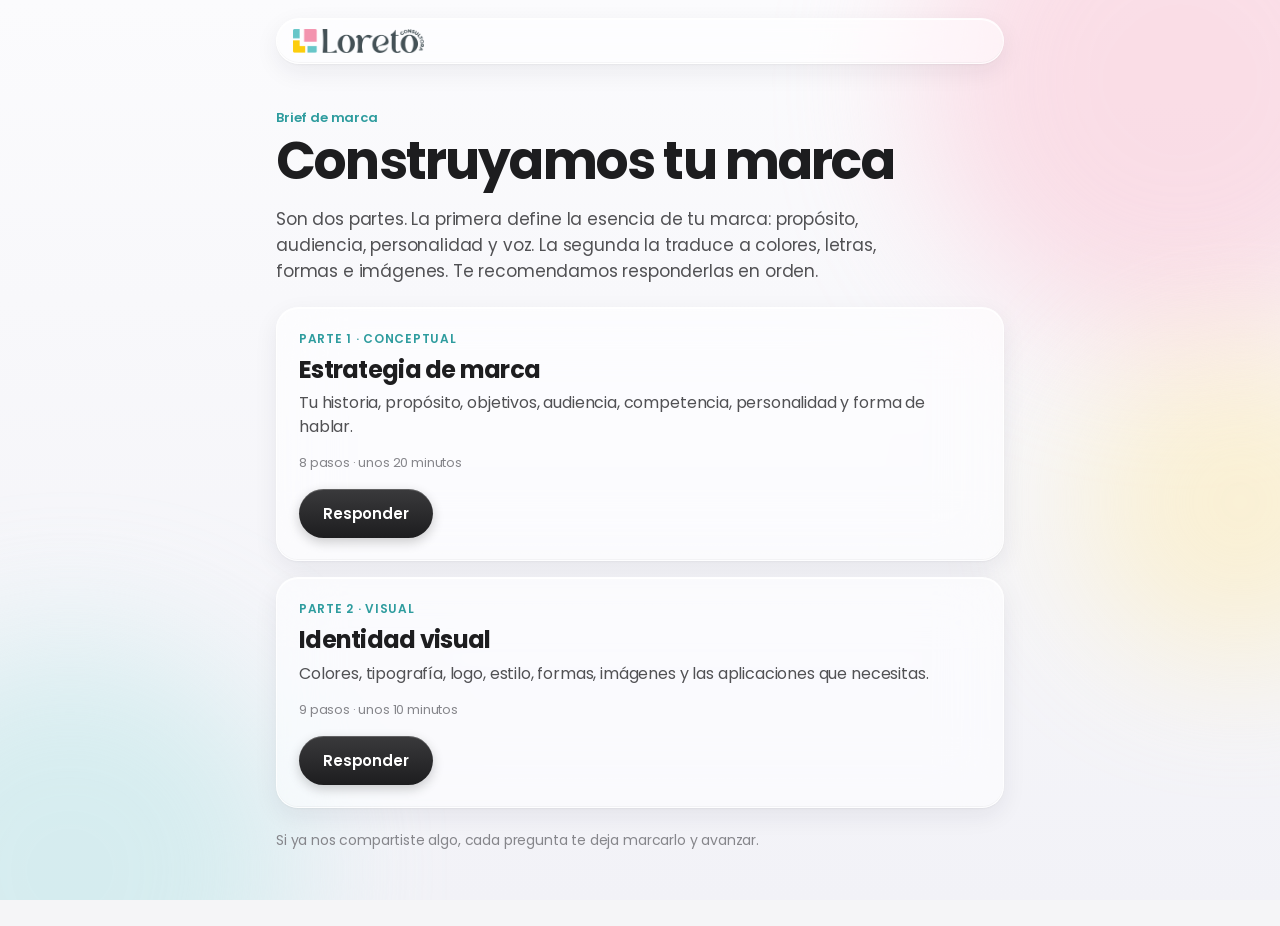
==== commit c885a03d: "Inicio sin estados de avance Co-Authored-By: Claude Opus 5.5 <noreply@anthropic.com> Claude-Session:" ====
--- a/index.html
+++ b/index.html
@@ -23,18 +23,18 @@
       <span class="num">Parte 1 · Conceptual</span>
       <h2>Estrategia de marca</h2>
       <p>Tu historia, propósito, objetivos, audiencia, competencia, personalidad y forma de hablar.</p>
-      <div class="meta"><span>8 pasos · unos 20 minutos</span><span class="status" data-key="loreto-brief-estrategia-v1"></span></div>
+      <div class="meta"><span>8 pasos · unos 20 minutos</span></div>
       <span class="btn primary go">Responder</span>
     </a>
     <a class="home-card" id="card-visual" href="visual/">
       <span class="num">Parte 2 · Visual</span>
       <h2>Identidad visual</h2>
       <p>Colores, tipografía, logo, estilo, formas, imágenes y las aplicaciones que necesitas.</p>
-      <div class="meta"><span>9 pasos · unos 10 minutos</span><span class="status" data-key="loreto-brief-visual-v1"></span></div>
+      <div class="meta"><span>9 pasos · unos 10 minutos</span></div>
       <span class="btn primary go">Responder</span>
     </a>
   </div>
-  <p class="lead" style="font-size:14px;margin-top:22px;color:#86868B">Tus respuestas se guardan en este dispositivo mientras respondes, así que puedes continuar después. Si ya nos compartiste algo, cada pregunta te deja marcarlo y avanzar.</p>
+  <p class="lead" style="font-size:14px;margin-top:22px;color:#86868B">Si ya nos compartiste algo, cada pregunta te deja marcarlo y avanzar.</p>
 </main>
 <script>
 const qs = location.search;
@@ -44,14 +44,6 @@
   const marca = id.marca || new URLSearchParams(qs).get("marca");
   if (marca) document.getElementById("title").textContent = "Construyamos " + marca;
 } catch (e) {}
-document.querySelectorAll(".status").forEach((el) => {
-  let d = null;
-  try { d = JSON.parse(localStorage.getItem(el.dataset.key)); } catch (e) {}
-  const card = el.closest(".home-card");
-  if (d && d._enviado) { el.textContent = "Enviado"; el.classList.add("done"); card.querySelector(".go").textContent = "Ver respuestas"; card.href += (card.href.includes("?") ? "&" : "?") + "paso=resumen"; }
-  else if (d && d.nombre) { el.textContent = "En progreso"; el.classList.add("prog"); card.querySelector(".go").textContent = "Continuar"; }
-  else el.textContent = "Sin empezar";
-});
 </script>
 </body>
 </html>
